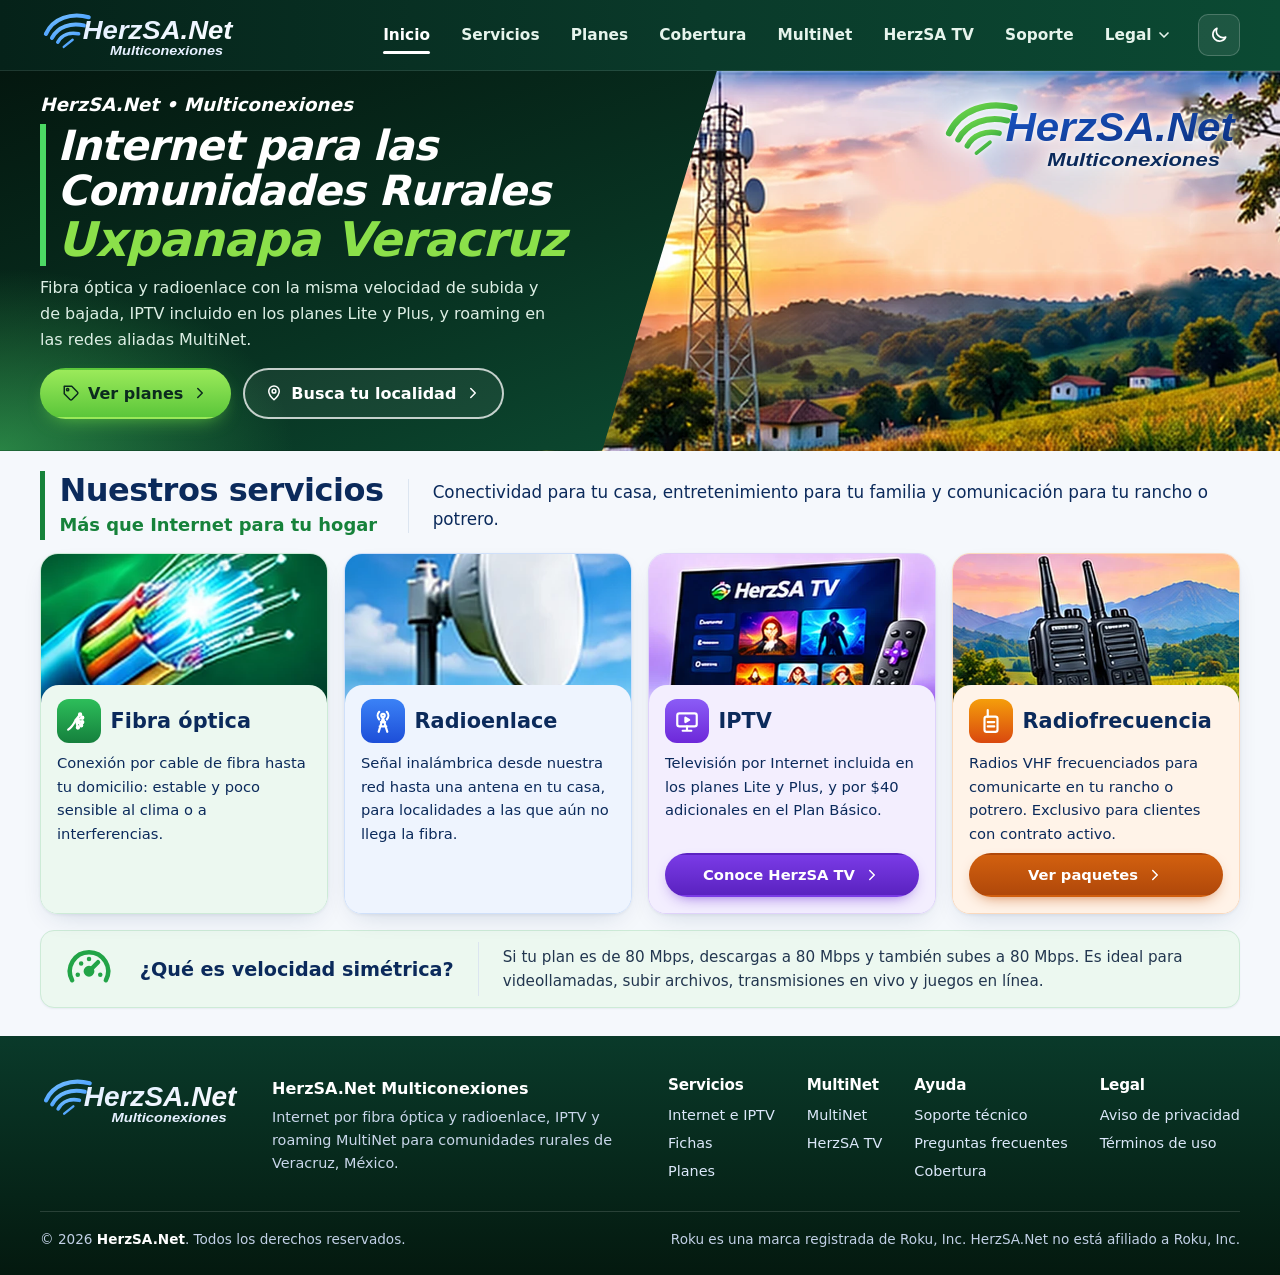
==== index.html @ fa83e36f "Sitio oficial HerzSA.Net, MultiNet y HerzSA TV Sitio estático para GitHub Pages: inicio, servicios, " ====
<!doctype html>
<html lang="es-MX">
<head>
  <meta charset="utf-8">
  <meta name="viewport" content="width=device-width, initial-scale=1">
  <title>HerzSA.Net | Internet por fibra óptica y radioenlace en Veracruz</title>
  <meta name="description" content="HerzSA.Net ofrece Internet por fibra óptica y radioenlace en comunidades rurales de Veracruz, México. Conoce los planes, MultiNet y HerzSA TV.">
  <link rel="canonical" href="https://silver2452.github.io/">
  <meta property="og:type" content="website">
  <meta property="og:locale" content="es_MX">
  <meta property="og:site_name" content="HerzSA.Net">
  <meta property="og:title" content="HerzSA.Net | Internet por fibra óptica y radioenlace en Veracruz">
  <meta property="og:description" content="HerzSA.Net ofrece Internet por fibra óptica y radioenlace en comunidades rurales de Veracruz, México. Conoce los planes, MultiNet y HerzSA TV.">
  <meta property="og:url" content="https://silver2452.github.io/">
  <meta name="twitter:card" content="summary">
  <meta name="theme-color" content="#102A43">
  <link rel="icon" href="favicon.svg" type="image/svg+xml">
  <link rel="preload" as="image" href="assets/images/logo-herzsa-azul.svg">
  <link rel="stylesheet" href="assets/css/styles.css">
  <script>try{var t=localStorage.getItem("theme");if(t==="dark"||t==="light")document.documentElement.dataset.theme=t}catch(e){}</script>
  <script type="module" src="assets/js/main.js"></script>
</head>
<body class="theme-tv">
<a class="skip-link" href="#contenido">Saltar al contenido</a>
<header class="site-header">
  <div class="container header-inner">
    <a class="brand" href="./" aria-label="HerzSA.Net Multiconexiones — inicio">
      <img class="logo-light" src="assets/images/logo-herzsa-azul.svg" alt="" width="196" height="50">
      <img class="logo-dark" src="assets/images/logo-herzsa-blanco.svg" alt="" width="196" height="50">
    </a>
    <nav class="nav" id="menu-principal" aria-label="Menú principal">
      <ul>
        <li><a href="./" aria-current="page">Inicio</a></li>
        <li><a href="servicios/">Servicios</a></li>
        <li><a href="planes/">Planes</a></li>
        <li><a href="cobertura/">Cobertura</a></li>
        <li><a href="multinet/">MultiNet</a></li>
        <li><a href="herzsa-tv/">HerzSA TV</a></li>
        <li><a href="soporte/">Soporte</a></li>
        <li class="nav-drop">
          <button type="button" class="nav-drop__btn" aria-expanded="false" aria-controls="menu-legal">Legal<svg viewBox="0 0 24 24" fill="none" stroke="currentColor" stroke-width="2.5" stroke-linecap="round" stroke-linejoin="round" aria-hidden="true" focusable="false"><path d="M6 9l6 6 6-6"/></svg></button>
          <ul class="nav-drop__menu" id="menu-legal">
            <li><a href="privacidad/">Aviso de privacidad</a></li>
            <li><a href="terminos/">Términos de uso</a></li>
          </ul>
        </li>
      </ul>
    </nav>
    <button class="icon-btn" type="button" data-theme-toggle aria-pressed="false" aria-label="Cambiar a modo oscuro">
      <svg class="theme-icon-moon" viewBox="0 0 24 24" fill="none" stroke="currentColor" stroke-width="2" stroke-linecap="round" stroke-linejoin="round" aria-hidden="true" focusable="false"><path d="M20 14.5A8 8 0 0 1 9.5 4 8 8 0 1 0 20 14.5z"/></svg>
      <svg class="theme-icon-sun" viewBox="0 0 24 24" fill="none" stroke="currentColor" stroke-width="2" stroke-linecap="round" stroke-linejoin="round" aria-hidden="true" focusable="false"><circle cx="12" cy="12" r="4"/><path d="M12 2v2M12 20v2M4.9 4.9l1.4 1.4M17.7 17.7l1.4 1.4M2 12h2M20 12h2M4.9 19.1l1.4-1.4M17.7 6.3l1.4-1.4"/></svg>
    </button>
    <button class="icon-btn nav-toggle" type="button" data-nav-toggle aria-expanded="false" aria-controls="menu-principal">
      <span class="visually-hidden">Abrir menú</span>
      <svg viewBox="0 0 24 24" fill="none" stroke="currentColor" stroke-width="2" stroke-linecap="round" aria-hidden="true" focusable="false"><path d="M4 7h16M4 12h16M4 17h16"/></svg>
    </button>
  </div>
</header>
<main id="contenido">
  <section class="in-hero" aria-labelledby="hero-title">
    <div class="in-hero__photo"><img src="assets/images/hero-atardecer.webp" alt="" width="1392" height="666" fetchpriority="high"></div>
    <div class="in-hero__panel" aria-hidden="true"></div>
    <img class="in-hero__logo" src="assets/images/logo-herzsa-verde.svg" alt="" width="330" height="84">
    <div class="container in-hero__inner">
      <p class="tv-hero__kicker">HerzSA.Net • Multiconexiones</p>
      <h1 id="hero-title">Internet para las Comunidades Rurales <span>Uxpanapa Veracruz</span></h1>
      <p>Fibra óptica y radioenlace con la misma velocidad de subida y de bajada, IPTV incluido en los planes Lite y Plus, y roaming en las redes aliadas MultiNet.</p>
      <div class="actions">
        <a class="btn btn--lime" href="planes/"><svg class="" viewBox="0 0 24 24" fill="none" stroke="currentColor" stroke-width="2" stroke-linecap="round" stroke-linejoin="round" aria-hidden="true" focusable="false"><path d="M20.6 13.4l-7.2 7.2a2 2 0 0 1-2.8 0L3 13V3h10l7.6 7.6a2 2 0 0 1 0 2.8z"/><circle cx="7.5" cy="7.5" r="1.5"/></svg><span>Ver planes</span><svg class="" viewBox="0 0 24 24" fill="none" stroke="currentColor" stroke-width="2" stroke-linecap="round" stroke-linejoin="round" aria-hidden="true" focusable="false"><path d="M9 6l6 6-6 6"/></svg></a>
        <a class="btn btn--outline-light pl-round" href="cobertura/"><svg class="" viewBox="0 0 24 24" fill="none" stroke="currentColor" stroke-width="2" stroke-linecap="round" stroke-linejoin="round" aria-hidden="true" focusable="false"><path d="M12 21s-7-6.2-7-11.5A7 7 0 0 1 19 9.5C19 14.8 12 21 12 21z"/><circle cx="12" cy="9.5" r="2.5"/></svg><span>Busca tu localidad</span><svg class="" viewBox="0 0 24 24" fill="none" stroke="currentColor" stroke-width="2" stroke-linecap="round" stroke-linejoin="round" aria-hidden="true" focusable="false"><path d="M9 6l6 6-6 6"/></svg></a>
      </div>
    </div>
  </section>

  <section class="sv-block sv-block--last" id="servicios" aria-labelledby="servicios-title">
    <div class="container">
      <div class="head-row">
        <div class="bar-head bar-head--green"><h2 id="servicios-title">Nuestros servicios</h2><p class="green-sub">Más que Internet para tu hogar</p></div>
        <p class="head-row__desc in-desc">Conectividad para tu casa, entretenimiento para tu familia y comunicación para tu rancho o potrero.</p>
      </div>
      <div class="in-svc">
        <article class="in-card in-card--green">
          <img src="assets/images/servicio-fibra.webp" alt="" width="402" height="384">
          <div class="in-card__body">
            <h3><span class="in-card__ico"><svg class="" viewBox="0 0 24 24" fill="none" stroke="currentColor" stroke-width="2" stroke-linecap="round" stroke-linejoin="round" aria-hidden="true" focusable="false"><path d="M2 20c3-2 5-5 7-9"/><path d="M9 11l4-5M9 11l6-2M9 11l6 2M9 11l5 5M9 11l2 7"/><circle cx="13" cy="6" r="1"/><circle cx="15" cy="9" r="1"/><circle cx="15" cy="13" r="1"/><circle cx="14" cy="16" r="1"/><circle cx="11" cy="18" r="1"/></svg></span>Fibra óptica</h3>
            <p>Conexión por cable de fibra hasta tu domicilio: estable y poco sensible al clima o a interferencias.</p>
          </div>
        </article>
        <article class="in-card in-card--blue">
          <img src="assets/images/servicio-radioenlace.webp" alt="" width="354" height="390">
          <div class="in-card__body">
            <h3><span class="in-card__ico"><svg class="" viewBox="0 0 24 24" fill="none" stroke="currentColor" stroke-width="2" stroke-linecap="round" stroke-linejoin="round" aria-hidden="true" focusable="false"><path d="M12 9l-4 13M12 9l4 13M9 17h6M10 13h4"/><circle cx="12" cy="7" r="1.6"/><path d="M8.5 3.5a5 5 0 0 0 0 7M15.5 3.5a5 5 0 0 1 0 7"/></svg></span>Radioenlace</h3>
            <p>Señal inalámbrica desde nuestra red hasta una antena en tu casa, para localidades a las que aún no llega la fibra.</p>
          </div>
        </article>
        <article class="in-card in-card--purple">
          <img src="assets/images/servicio-iptv.webp" alt="" width="516" height="280">
          <div class="in-card__body">
            <h3><span class="in-card__ico"><svg class="" viewBox="0 0 24 24" fill="none" stroke="currentColor" stroke-width="2" stroke-linecap="round" stroke-linejoin="round" aria-hidden="true" focusable="false"><rect x="3" y="5" width="18" height="12" rx="2"/><path d="M8 21h8M12 17v4"/><path d="M10.5 9v4l3.5-2z"/></svg></span>IPTV</h3>
            <p>Televisión por Internet incluida en los planes Lite y Plus, y por $40 adicionales en el Plan Básico.</p>
            <a class="btn btn--purple btn--sm pl-round" href="herzsa-tv/"><span>Conoce HerzSA TV</span><svg class="" viewBox="0 0 24 24" fill="none" stroke="currentColor" stroke-width="2" stroke-linecap="round" stroke-linejoin="round" aria-hidden="true" focusable="false"><path d="M9 6l6 6-6 6"/></svg></a>
          </div>
        </article>
        <article class="in-card in-card--orange">
          <img src="assets/images/servicio-radios-campo.webp" alt="" width="536" height="280">
          <div class="in-card__body">
            <h3><span class="in-card__ico"><svg class="" viewBox="0 0 24 24" fill="none" stroke="currentColor" stroke-width="2" stroke-linecap="round" stroke-linejoin="round" aria-hidden="true" focusable="false"><rect x="6" y="8" width="12" height="14" rx="2"/><path d="M9 8V2M9 13h6M9 17h6"/></svg></span>Radiofrecuencia</h3>
            <p>Radios VHF frecuenciados para comunicarte en tu rancho o potrero. Exclusivo para clientes con contrato activo.</p>
            <a class="btn btn--orange btn--sm pl-round" href="servicios/#radio"><span>Ver paquetes</span><svg class="" viewBox="0 0 24 24" fill="none" stroke="currentColor" stroke-width="2" stroke-linecap="round" stroke-linejoin="round" aria-hidden="true" focusable="false"><path d="M9 6l6 6-6 6"/></svg></a>
          </div>
        </article>
      </div>
      <div class="sym sym--compact in-sym">
        <svg class="" viewBox="0 0 24 24" fill="none" stroke="currentColor" stroke-width="2" stroke-linecap="round" stroke-linejoin="round" aria-hidden="true" focusable="false"><path d="M4.5 17a8.5 8.5 0 1 1 15 0"/><path d="M12 13l4-4"/><circle cx="12" cy="13" r="1.4"/><path d="M7 14.5h.01M8.5 9.5h.01M12 7.5h.01M17 14.5h.01"/></svg>
        <h3>¿Qué es velocidad simétrica?</h3>
        <span class="sym__div" aria-hidden="true"></span>
        <p>Si tu plan es de 80 Mbps, descargas a 80 Mbps y también subes a 80 Mbps. Es ideal para videollamadas, subir archivos, transmisiones en vivo y juegos en línea.</p>
      </div>
    </div>
  </section>

</main>
<footer class="site-footer">
  <div class="container">
    <div class="footer-grid">
      <img class="footer-logo" src="assets/images/logo-herzsa-blanco.svg" alt="HerzSA.Net Multiconexiones" width="200" height="51">
      <div class="footer-about">
        <strong>HerzSA.Net Multiconexiones</strong>
        <p>Internet por fibra óptica y radioenlace, IPTV y roaming MultiNet para comunidades rurales de Veracruz, México.</p>
        <div data-social hidden><h2 class="visually-hidden">Redes sociales</h2></div>
      </div>
      <nav aria-label="Servicios">
        <h2>Servicios</h2>
        <ul>
          <li><a href="servicios/">Internet e IPTV</a></li>
          <li><a href="planes/#fichas">Fichas</a></li>
          <li><a href="planes/">Planes</a></li>
        </ul>
      </nav>
      <nav aria-label="MultiNet y HerzSA TV">
        <h2>MultiNet</h2>
        <ul>
          <li><a href="multinet/">MultiNet</a></li>
          <li><a href="herzsa-tv/">HerzSA TV</a></li>
        </ul>
      </nav>
      <nav aria-label="Ayuda">
        <h2>Ayuda</h2>
        <ul>
          <li><a href="soporte/">Soporte técnico</a></li>
          <li><a href="soporte/">Preguntas frecuentes</a></li>
          <li><a href="cobertura/">Cobertura</a></li>
        </ul>
      </nav>
      <nav aria-label="Legal">
        <h2>Legal</h2>
        <ul>
          <li><a href="privacidad/">Aviso de privacidad</a></li>
          <li><a href="terminos/">Términos de uso</a></li>
        </ul>
      </nav>
    </div>
    <div class="footer-bottom">
      <p>© <span data-year>2026</span> <strong>HerzSA.Net</strong>. Todos los derechos reservados.</p>
      <p>Roku es una marca registrada de Roku, Inc. HerzSA.Net no está afiliado a Roku, Inc.</p>
    </div>
  </div>
</footer>
</body>
</html>
---- assets/css/styles.css ----
/* =========================================================
   HerzSA.Net — Hoja de estilos principal
   Diseño basado en la muestra imagenes/pgnw.png
   ========================================================= */

:root {
  /* Marca */
  --navy-900: #061C46;
  --navy: #0B2A5B;
  --blue-800: #0A3E9E;
  --blue: #1257C6;          /* botones y acentos (AA con blanco) */
  --blue-500: #1E6FE0;
  --sky: #5EC8FF;
  --green: #16823A;         /* botón verde (AA con blanco) */
  --green-500: #22A447;
  --purple: #6A2BD6;
  --orange: #C4540C;
  --orange-500: #F2711C;

  /* Tintes de tarjetas */
  --tint-blue: #EEF4FE;
  --tint-green: #ECF8F0;
  --tint-purple: #F3EEFE;
  --tint-orange: #FFF3E8;
  --tint-indigo: #EDF1FE;
  --line-blue: #CFE0FA;
  --line-green: #CDEBD7;
  --line-purple: #DFD2FA;
  --line-orange: #FBD9BC;

  /* Superficies (claro) */
  --bg: #F5F8FC;
  --surface: #FFFFFF;
  --surface-2: #EEF3F9;
  --text: #22364F;
  --heading: #0B2A5B;
  --text-muted: #4F6178;
  --border: #DCE5F0;
  --link: #1257C6;
  --focus: #0B6BCB;
  --check: #16823A;
  --pending-bg: #FFF4D6;
  --pending-text: #6B4A00;
  --pending-border: #E8C66A;
  --shadow-sm: 0 1px 2px rgba(11, 42, 91, .06);
  --shadow: 0 1px 3px rgba(11, 42, 91, .06), 0 10px 28px -12px rgba(11, 42, 91, .2);
  --shadow-lg: 0 24px 60px -22px rgba(11, 42, 91, .38);

  --radius: 16px;
  --radius-sm: 10px;
  --max: 1200px;
  --font: system-ui, -apple-system, "Segoe UI", Roboto, "Helvetica Neue", Arial, "Noto Sans", sans-serif;
  color-scheme: light;
}

@media (prefers-color-scheme: dark) {
  :root:not([data-theme="light"]) {
    --bg: #081426;
    --surface: #0F1F38;
    --surface-2: #152A49;
    --text: #DCE6F2;
    --heading: #F1F6FC;
    --text-muted: #A9B9CE;
    --border: #233D62;
    --link: #8DBBFF;
    --focus: #7CB8FF;
    --check: #4CCB78;
    --tint-blue: #11284A; --tint-green: #0F2B22; --tint-purple: #1E1A44; --tint-orange: #2E1F14; --tint-indigo: #142449;
    --line-blue: #23497E; --line-green: #1F5A3C; --line-purple: #3D3378; --line-orange: #5F3B1E;
    --pending-bg: #3A2E0E; --pending-text: #FFD978; --pending-border: #7A6221;
    --shadow: 0 1px 2px rgba(0, 0, 0, .3), 0 12px 30px -12px rgba(0, 0, 0, .6);
    --shadow-lg: 0 24px 60px -20px rgba(0, 0, 0, .7);
    color-scheme: dark;
  }
}
:root[data-theme="dark"] {
  --bg: #081426;
  --surface: #0F1F38;
  --surface-2: #152A49;
  --text: #DCE6F2;
  --heading: #F1F6FC;
  --text-muted: #A9B9CE;
  --border: #233D62;
  --link: #8DBBFF;
  --focus: #7CB8FF;
  --check: #4CCB78;
  --tint-blue: #11284A; --tint-green: #0F2B22; --tint-purple: #1E1A44; --tint-orange: #2E1F14; --tint-indigo: #142449;
  --line-blue: #23497E; --line-green: #1F5A3C; --line-purple: #3D3378; --line-orange: #5F3B1E;
  --pending-bg: #3A2E0E; --pending-text: #FFD978; --pending-border: #7A6221;
  --shadow: 0 1px 2px rgba(0, 0, 0, .3), 0 12px 30px -12px rgba(0, 0, 0, .6);
  --shadow-lg: 0 24px 60px -20px rgba(0, 0, 0, .7);
  color-scheme: dark;
}

/* ---------- Base ---------- */
*, *::before, *::after { box-sizing: border-box; }
[hidden] { display: none !important; }
html { -webkit-text-size-adjust: 100%; scroll-behavior: smooth; scroll-padding-top: 84px; }
body {
  margin: 0; font-family: var(--font); font-size: 1rem; line-height: 1.6;
  color: var(--text); background: var(--bg); -webkit-font-smoothing: antialiased;
}
img, svg { max-width: 100%; height: auto; display: block; }
h1, h2, h3, h4 { color: var(--heading); line-height: 1.2; margin: 0 0 .5em; }
h1 { font-size: clamp(2rem, 4.4vw, 3.1rem); letter-spacing: -.02em; font-weight: 800; }
h2 { font-size: clamp(1.6rem, 3vw, 2.2rem); letter-spacing: -.015em; font-weight: 800; }
h3 { font-size: 1.15rem; font-weight: 750; }
p { margin: 0 0 1em; }
a { color: var(--link); text-underline-offset: .18em; }
a:hover { text-decoration-thickness: 2px; }
ul, ol { padding-left: 1.3em; }
li + li { margin-top: .3em; }
code { font-size: .92em; background: var(--surface-2); padding: .1em .35em; border-radius: 5px; }
:focus-visible { outline: 3px solid var(--focus); outline-offset: 3px; border-radius: 6px; }

.skip-link {
  position: absolute; left: 1rem; top: -100px; z-index: 100;
  background: var(--surface); color: var(--text); padding: .75rem 1rem;
  border-radius: var(--radius-sm); box-shadow: var(--shadow); font-weight: 600;
}
.skip-link:focus { top: 1rem; }
.visually-hidden {
  position: absolute !important; width: 1px; height: 1px; padding: 0; margin: -1px;
  overflow: hidden; clip: rect(0 0 0 0); white-space: nowrap; border: 0;
}
.container { width: min(100% - 2rem, var(--max)); margin-inline: auto; }

/* ---------- Animación de aparición ---------- */
.js .reveal { opacity: 0; transform: translateY(14px); transition: opacity .55s ease, transform .55s ease; }
.js .reveal.is-visible { opacity: 1; transform: none; }
@media (prefers-reduced-motion: reduce) {
  html { scroll-behavior: auto; }
  *, *::before, *::after { transition: none !important; animation: none !important; }
  .js .reveal { opacity: 1; transform: none; }
}

/* ---------- Encabezado ---------- */
.site-header {
  position: sticky; top: 0; z-index: 50;
  background: color-mix(in srgb, var(--surface) 94%, transparent);
  backdrop-filter: saturate(1.5) blur(12px); -webkit-backdrop-filter: saturate(1.5) blur(12px);
  border-bottom: 1px solid var(--border);
  transition: box-shadow .2s;
}
.site-header.is-scrolled { box-shadow: var(--shadow); }
.header-inner { display: flex; align-items: center; gap: .75rem; min-height: 70px; }
.brand { display: inline-flex; align-items: center; text-decoration: none; margin-right: auto; }
.brand img { height: 50px; width: auto; }
.brand .logo-dark { display: none; }
:root[data-theme="dark"] .brand .logo-light { display: none; }
:root[data-theme="dark"] .brand .logo-dark { display: block; }
@media (prefers-color-scheme: dark) {
  :root:not([data-theme="light"]) .brand .logo-light { display: none; }
  :root:not([data-theme="light"]) .brand .logo-dark { display: block; }
}

.nav ul { list-style: none; margin: 0; padding: 0; display: flex; gap: .25rem; }
.nav li + li { margin: 0; }
.nav a {
  position: relative; display: block; padding: .6rem .85rem;
  color: var(--heading); text-decoration: none; font-weight: 650; font-size: .96rem;
  border-radius: 8px; transition: color .15s, background .15s;
}
.nav a:hover { color: var(--blue); background: var(--tint-blue); }
.nav a[aria-current="page"] { color: var(--blue); }
.nav a[aria-current="page"]::after {
  content: ""; position: absolute; left: .85rem; right: .85rem; bottom: .2rem; height: 3px;
  border-radius: 3px; background: var(--blue);
}
:root[data-theme="dark"] .nav a[aria-current="page"] { color: #8DBBFF; }
:root[data-theme="dark"] .nav a[aria-current="page"]::after { background: #8DBBFF; }
@media (prefers-color-scheme: dark) {
  :root:not([data-theme="light"]) .nav a[aria-current="page"] { color: #8DBBFF; }
  :root:not([data-theme="light"]) .nav a[aria-current="page"]::after { background: #8DBBFF; }
}

.icon-btn {
  display: inline-grid; place-items: center; width: 42px; height: 42px; flex: none;
  border: 1px solid var(--border); border-radius: 10px;
  background: var(--surface); color: var(--heading); cursor: pointer;
  transition: background .15s, transform .15s;
}
.icon-btn:hover { background: var(--surface-2); }
.icon-btn:active { transform: scale(.95); }
.icon-btn svg { width: 20px; height: 20px; }
.theme-icon-sun { display: none; }
[aria-pressed="true"] .theme-icon-sun { display: block; }
[aria-pressed="true"] .theme-icon-moon { display: none; }
.nav-toggle { display: none; }

@media (max-width: 980px) {
  .nav-toggle { display: inline-grid; }
  .brand img { height: 44px; }
  .nav {
    position: absolute; left: 0; right: 0; top: 100%;
    background: var(--surface); border-bottom: 1px solid var(--border);
    box-shadow: var(--shadow-lg); display: none;
  }
  .nav.is-open { display: block; }
  .nav ul { flex-direction: column; padding: .75rem 1rem 1.25rem; }
  .nav a { padding: .85rem 1rem; font-size: 1.05rem; }
  .nav a[aria-current="page"]::after { left: 1rem; right: auto; width: 28px; }
}

/* ---------- Botones ---------- */
.actions { display: flex; flex-wrap: wrap; gap: .75rem; margin-top: 1.5rem; }
.btn {
  display: inline-flex; align-items: center; gap: .5rem; justify-content: center;
  min-height: 46px; padding: .65rem 1.25rem; border-radius: 10px;
  font: inherit; font-weight: 700; text-decoration: none; cursor: pointer;
  border: 2px solid transparent;
  background: linear-gradient(180deg, #1A63D8, #0F4FB8); color: #FFFFFF;
  box-shadow: 0 6px 16px -8px rgba(18, 87, 198, .8);
  transition: transform .15s, box-shadow .15s, filter .15s;
}
.btn:hover { transform: translateY(-1px); filter: brightness(1.06); box-shadow: 0 10px 22px -10px rgba(18, 87, 198, .9); }
.btn:active { transform: none; }
.btn svg { width: 18px; height: 18px; flex: none; }
.btn--sm { min-height: 40px; padding: .5rem 1rem; font-size: .92rem; }
.btn--green { background: linear-gradient(180deg, #1E9447, #127434); box-shadow: 0 6px 16px -8px rgba(22, 130, 58, .9); }
.btn--purple { background: linear-gradient(180deg, #7A3BE6, #5A22C0); box-shadow: 0 6px 16px -8px rgba(106, 43, 214, .9); }
.btn--orange { background: linear-gradient(180deg, #D2600F, #B0480A); box-shadow: 0 6px 16px -8px rgba(196, 84, 12, .9); }
.btn--ghost { background: transparent; color: var(--blue); border-color: currentColor; box-shadow: none; }
:root[data-theme="dark"] .btn--ghost { color: #8DBBFF; }
@media (prefers-color-scheme: dark) { :root:not([data-theme="light"]) .btn--ghost { color: #8DBBFF; } }
.btn--ghost:hover { background: var(--tint-blue); box-shadow: none; }
.btn--light { background: #FFFFFF; color: var(--navy); box-shadow: 0 10px 30px -10px rgba(0,0,0,.5); }
.btn--outline-light { background: rgba(255,255,255,.06); color: #FFFFFF; border-color: rgba(255,255,255,.75); box-shadow: none; }
.btn--outline-light:hover { background: rgba(255,255,255,.16); box-shadow: none; }
.btn.is-disabled {
  background: var(--surface-2); color: var(--text-muted); border-color: var(--border); box-shadow: none;
  cursor: not-allowed; transform: none; filter: none; flex-direction: column; gap: 0; line-height: 1.25;
}
.btn.is-disabled svg { display: none; }
.btn__note { font-size: .74rem; font-weight: 600; }
.btn:not(.is-disabled) .btn__note { display: none; }

/* ---------- Secciones genéricas ---------- */
.section { padding: clamp(3rem, 7vw, 5rem) 0; }
.section--alt { background: var(--surface); border-block: 1px solid var(--border); }
.section-head { max-width: 760px; margin-bottom: 2.25rem; }
.section-head--center { margin-inline: auto; text-align: center; }
.section-head p { color: var(--text-muted); font-size: 1.08rem; }
.eyebrow {
  display: inline-flex; align-items: center; gap: .5rem;
  font-size: .78rem; font-weight: 800; letter-spacing: .12em;
  text-transform: uppercase; color: var(--blue); margin-bottom: .7rem;
}
:root[data-theme="dark"] .eyebrow { color: #8DBBFF; }
@media (prefers-color-scheme: dark) { :root:not([data-theme="light"]) .eyebrow { color: #8DBBFF; } }
.eyebrow::before { content: ""; width: 22px; height: 3px; border-radius: 2px; background: currentColor; }
.section-head--center .eyebrow::after { content: ""; width: 22px; height: 3px; border-radius: 2px; background: currentColor; }

/* Encabezado con barra lateral (estilo de la muestra) */
.bar-head { border-left: 5px solid var(--blue); padding-left: .9rem; margin-bottom: .75rem; }
.bar-head h2 { margin: 0; font-size: clamp(1.55rem, 2.6vw, 2rem); }
.bar-head p { margin: .1rem 0 0; font-size: 1.12rem; font-weight: 650; color: var(--heading); }
.bar-lead { color: var(--text-muted); margin-bottom: 1.4rem; max-width: 60ch; }
.icon-head { display: flex; gap: .8rem; align-items: flex-start; margin-bottom: .75rem; }
.icon-head > svg { width: 40px; height: 40px; flex: none; color: var(--blue); }
.icon-head h2 { margin: 0; font-size: clamp(1.45rem, 2.4vw, 1.8rem); }
.icon-head p { margin: 0; font-weight: 650; color: var(--heading); }

/* ---------- Hero de la página principal ---------- */
.hm-hero { position: relative; isolation: isolate; background: var(--navy-900); border-radius: 0 0 28px 28px; overflow: hidden; }
.hm-hero__photo { position: absolute; inset: 0 0 0 38%; z-index: -2; }
.hm-hero__photo img { width: 100%; height: 100%; object-fit: cover; object-position: 30% 50%; }
.hm-hero__panel {
  position: absolute; inset: 0 auto 0 0; width: 56%; z-index: -1;
  background: linear-gradient(160deg, #0B3A93 0%, #0E4DB8 45%, #1262D4 100%);
  clip-path: polygon(0 0, 100% 0, 84% 100%, 0 100%);
}
.hm-hero__panel::after {
  content: ""; position: absolute; inset: 0;
  background:
    radial-gradient(500px 300px at 0% 100%, rgba(94, 200, 255, .25), transparent 70%),
    repeating-linear-gradient(115deg, rgba(255,255,255,.035) 0 2px, transparent 2px 22px);
}
.hm-hero__inner { display: grid; grid-template-columns: 1.05fr .95fr; align-items: center; min-height: 440px; padding: 2.5rem 0 4.5rem; }
.hm-hero__copy { color: #E3ECFA; max-width: 560px; }
.hm-hero__kicker { font-weight: 700; font-size: 1.08rem; color: #FFFFFF; margin: 0 0 .25rem; }
.hm-hero h1 { color: #FFFFFF; font-size: clamp(1.9rem, 3.6vw, 2.75rem); margin-bottom: .6rem; }
.hm-hero h1 .accent { color: var(--sky); }
.hm-hero__lead { color: #DCE7F8; font-size: 1.04rem; margin-bottom: 1.25rem; }
.hm-features { list-style: none; margin: 0 0 1.5rem; padding: 0; display: flex; flex-wrap: wrap; gap: .9rem 1.4rem; }
.hm-features li { margin: 0; display: grid; justify-items: center; gap: .35rem; width: 72px; text-align: center; font-size: .78rem; font-weight: 700; line-height: 1.2; color: #FFFFFF; }
.hm-features span.ico {
  width: 50px; height: 50px; border-radius: 12px; display: grid; place-items: center;
  background: rgba(255,255,255,.1); border: 1.5px solid rgba(255,255,255,.45); color: #FFFFFF;
  box-shadow: inset 0 0 18px rgba(94,200,255,.25);
}
.hm-features svg { width: 26px; height: 26px; }
.hm-hero .actions { margin-top: 0; }
.hm-hero .btn--green { min-width: 175px; }
.hm-hero__logo { justify-self: center; width: min(100%, 400px); filter: drop-shadow(0 4px 14px rgba(255,255,255,.55)) drop-shadow(0 2px 2px rgba(255,255,255,.6)); }
@media (max-width: 900px) {
  .hm-hero { border-radius: 0 0 22px 22px; }
  .hm-hero__photo { inset: 0 0 auto 0; height: 260px; }
  .hm-hero__photo::after { content: ""; position: absolute; inset: 0; background: linear-gradient(180deg, transparent 55%, rgba(11,58,147,.9)); }
  .hm-hero__panel { inset: 240px 0 0 0; width: auto; clip-path: none; }
  .hm-hero__inner { grid-template-columns: 1fr; min-height: 0; padding: 1.5rem 0 4.5rem; }
  .hm-hero__logo { order: -1; width: min(78%, 320px); height: 200px; margin-bottom: 2.75rem; }
  .hm-features { gap: .8rem; }
  .hm-features li { width: 62px; }
}

/* ---------- Banda de cifras (tarjetas separadas) ---------- */
.hm-stats { position: relative; z-index: 2; margin-top: -2.6rem; display: grid; grid-template-columns: repeat(4, 1fr); gap: 1rem; list-style: none; padding: 0; }
.hm-stats li { margin: 0; display: flex; align-items: center; gap: .9rem; background: var(--surface); border: 1px solid var(--border); border-radius: 14px; padding: 1rem 1.2rem; box-shadow: var(--shadow); }
.hm-stats svg { width: 42px; height: 42px; flex: none; color: var(--blue); }
:root[data-theme="dark"] .hm-stats svg { color: #8DBBFF; }
@media (prefers-color-scheme: dark) { :root:not([data-theme="light"]) .hm-stats svg { color: #8DBBFF; } }
.hm-stats strong { display: block; font-size: 1.55rem; font-weight: 800; color: var(--heading); line-height: 1.1; font-variant-numeric: tabular-nums; }
.hm-stats span.lbl { font-size: .86rem; color: var(--text-muted); }
@media (max-width: 860px) { .hm-stats { grid-template-columns: 1fr 1fr; } }
@media (max-width: 420px) { .hm-stats li { padding: .8rem; gap: .6rem; } .hm-stats svg { width: 32px; height: 32px; } .hm-stats strong { font-size: 1.3rem; } }

.hm-section { padding: clamp(2.25rem, 5vw, 3.25rem) 0; }

/* ---------- Servicios ---------- */
.svc-grid { display: grid; gap: 1rem; grid-template-columns: repeat(4, 1fr); }
@media (max-width: 1000px) { .svc-grid { grid-template-columns: 1fr 1fr; } }
@media (max-width: 560px) { .svc-grid { grid-template-columns: 1fr; } }
.svc { display: flex; flex-direction: column; border-radius: 14px; padding: 1.2rem 1.25rem; border: 1px solid; box-shadow: var(--shadow-sm); transition: transform .2s, box-shadow .2s; }
.svc:hover { transform: translateY(-3px); box-shadow: var(--shadow); }
.svc__top { display: flex; align-items: center; gap: .75rem; margin-bottom: .6rem; }
.svc__top svg { width: 44px; height: 44px; flex: none; }
.svc h3 { margin: 0; font-size: 1.15rem; }
.svc p { font-size: .94rem; margin: 0 0 .9rem; }
.svc .btn { margin-top: auto; align-self: center; }
.svc--green { background: var(--tint-green); border-color: var(--line-green); } .svc--green .svc__top svg { color: var(--green-500); }
.svc--blue { background: var(--tint-blue); border-color: var(--line-blue); } .svc--blue .svc__top svg { color: var(--blue-500); }
.svc--purple { background: var(--tint-purple); border-color: var(--line-purple); } .svc--purple .svc__top svg { color: #7A3BE6; }
.svc--orange { background: var(--tint-orange); border-color: var(--line-orange); } .svc--orange .svc__top svg { color: var(--orange-500); }

.sym {
  display: grid; grid-template-columns: auto auto 1px 1fr; gap: 1rem 1.5rem; align-items: center;
  margin-top: 1.25rem; padding: 1.1rem 1.5rem; background: var(--surface);
  border: 1px solid var(--line-blue); border-radius: 14px; box-shadow: var(--shadow-sm);
}
.sym svg { width: 46px; height: 46px; color: var(--blue); }
.sym h3 { margin: 0; font-size: 1.3rem; }
.sym__div { width: 1px; align-self: stretch; background: var(--border); }
.sym p { margin: 0; font-size: .95rem; }
@media (max-width: 760px) { .sym { grid-template-columns: auto 1fr; } .sym__div { display: none; } .sym p { grid-column: 1 / -1; } }

/* ---------- Planes y fichas + puntos de venta ---------- */
.two-col { display: grid; grid-template-columns: 1.9fr 1fr; gap: 2rem; align-items: start; }
.two-col--even { grid-template-columns: 1fr 1fr; }
.two-col--eco { grid-template-columns: .95fr 1.05fr; }
.two-col__side { border-left: 1px solid var(--border); padding-left: 2rem; }
@media (max-width: 1000px) {
  .two-col, .two-col--even, .two-col--eco { grid-template-columns: 1fr; }
  .two-col__side { border-left: 0; padding-left: 0; }
}
.plans-top { display: flex; flex-wrap: wrap; align-items: flex-start; justify-content: space-between; gap: 1rem; }

.tablist { display: inline-flex; gap: .4rem; padding: .3rem; background: var(--surface); border: 1px solid var(--border); border-radius: 12px; box-shadow: var(--shadow-sm); margin: 0 0 1rem; }
.tabs-center { text-align: center; }
.tablist [role="tab"] {
  display: inline-flex; align-items: center; gap: .5rem;
  font: inherit; font-weight: 700; font-size: .95rem; color: var(--heading); cursor: pointer;
  border: 0; background: transparent; padding: .6rem 1.1rem; border-radius: 9px; min-height: 44px;
  transition: background .15s, color .15s;
}
.tablist [role="tab"] svg { width: 20px; height: 20px; }
.tablist [role="tab"][aria-selected="true"] { background: linear-gradient(180deg, #1A63D8, #0F4FB8); color: #FFFFFF; box-shadow: 0 6px 14px -8px rgba(18,87,198,.9); }

.plans { display: grid; gap: 1rem; grid-template-columns: repeat(3, 1fr); align-items: stretch; margin-top: .75rem; }
@media (max-width: 760px) { .plans { grid-template-columns: 1fr; } }
.plan {
  position: relative; display: flex; flex-direction: column;
  border: 1px solid; border-radius: 14px; padding: 1.3rem 1.2rem 1.2rem; box-shadow: var(--shadow-sm);
  transition: transform .2s, box-shadow .2s;
}
.plan:hover { transform: translateY(-3px); box-shadow: var(--shadow); }
.plan--blue { background: var(--tint-blue); border-color: var(--line-blue); }
.plan--indigo { background: var(--tint-indigo); border-color: #C3D2FA; }
.plan--green { background: var(--tint-green); border-color: var(--line-green); }
:root[data-theme="dark"] .plan--indigo { border-color: var(--line-blue); }
@media (prefers-color-scheme: dark) { :root:not([data-theme="light"]) .plan--indigo { border-color: var(--line-blue); } }
.plan__subtitle { font-size: .78rem; font-weight: 800; letter-spacing: .1em; text-transform: uppercase; color: var(--blue); margin: 0 0 .25rem; }
.plan__name { font-size: 1.3rem; margin: 0; }
.plan__speed { margin: 0 0 .4rem; font-weight: 650; color: var(--heading); font-size: .95rem; }
.plan__price { margin: 0 0 .5rem; display: flex; align-items: baseline; gap: .2rem; }
.plan__amount { font-size: 2.2rem; font-weight: 800; color: var(--heading); letter-spacing: -.02em; line-height: 1; }
.plan__period { color: var(--text-muted); font-weight: 650; font-size: .95rem; }
.plan__desc { color: var(--heading); font-weight: 600; font-size: .92rem; }
.plan__features { list-style: none; padding: .8rem 0 0; margin: 0 0 1rem; border-top: 1px solid color-mix(in srgb, var(--border) 80%, transparent); display: grid; gap: .45rem; font-size: .88rem; }
.plan__features li { margin: 0; display: flex; gap: .5rem; align-items: flex-start; }
.plan__features svg { width: 16px; height: 16px; flex: none; margin-top: .2em; color: var(--check); }
.plan__cta { margin-top: auto; width: 100%; }
.plan--green .plan__cta { background: linear-gradient(180deg, #1E9447, #127434); box-shadow: 0 6px 16px -8px rgba(22, 130, 58, .9); }
.plan__ribbon {
  position: absolute; top: -12px; left: 50%; transform: translateX(-50%);
  background: linear-gradient(180deg, #1A63D8, #0F4FB8); color: #FFFFFF;
  font-size: .74rem; font-weight: 800; padding: .22rem .8rem; border-radius: 999px; white-space: nowrap;
  box-shadow: 0 6px 14px -6px rgba(18, 87, 198, .7);
}
.plan--green .plan__ribbon { background: linear-gradient(180deg, #1E9447, #127434); }

.note {
  display: flex; gap: .7rem; align-items: flex-start;
  background: var(--tint-blue); border: 1px solid var(--line-blue);
  padding: .9rem 1.1rem; border-radius: 12px; margin-top: 1.25rem; font-size: .92rem;
}
.note svg { width: 20px; height: 20px; flex: none; color: var(--blue); margin-top: .15em; }
:root[data-theme="dark"] .note svg { color: #8DBBFF; }
@media (prefers-color-scheme: dark) { :root:not([data-theme="light"]) .note svg { color: #8DBBFF; } }
.note > div > :last-child, .note > :last-child { margin-bottom: 0; }
.note--plain { background: transparent; border: 0; padding: 0; margin-top: 1rem; }

.user-types { display: grid; grid-template-columns: 1fr 1fr; margin-top: .9rem; background: var(--surface); border: 1px solid var(--border); border-radius: 12px; box-shadow: var(--shadow-sm); }
.user-types > div { display: flex; gap: .8rem; padding: .9rem 1.1rem; font-size: .88rem; }
.user-types > div + div { border-left: 1px solid var(--border); }
.user-types svg { width: 30px; height: 30px; flex: none; color: var(--blue); }
.user-types strong { display: block; color: var(--heading); }
@media (max-width: 640px) { .user-types { grid-template-columns: 1fr; } .user-types > div + div { border-left: 0; border-top: 1px solid var(--border); } }

.spots { list-style: none; padding: 0; margin: 1rem 0 0; display: grid; }
.spot { margin: 0; display: grid; grid-template-columns: 1fr 1fr; gap: .5rem; align-items: center; padding: .6rem .25rem; border-bottom: 1px solid var(--border); font-size: .92rem; }
.spot__store, .spot__loc { display: flex; gap: .55rem; align-items: center; }
.spot__store svg { width: 20px; height: 20px; flex: none; color: var(--blue); }
.spot__loc svg { width: 16px; height: 16px; flex: none; color: var(--blue); }
.spot strong { color: var(--heading); }
.spot__loc { color: var(--text-muted); }
@media (max-width: 420px) { .spot { grid-template-columns: 1fr; gap: .1rem; } }

/* ---------- Fichas ---------- */
.vouchers { display: grid; gap: .9rem; grid-template-columns: repeat(auto-fit, minmax(min(100%, 150px), 1fr)); margin-top: .75rem; }
.voucher {
  position: relative; text-align: center; padding: 1.3rem 1rem 1.1rem;
  background: var(--tint-blue); border: 1px solid var(--line-blue); border-radius: 14px;
  overflow: hidden; transition: transform .2s, box-shadow .2s;
}
.voucher::before { content: ""; position: absolute; inset: 0 0 auto; height: 4px; background: linear-gradient(90deg, var(--blue-500), var(--green-500)); }
.voucher:hover { transform: translateY(-3px); box-shadow: var(--shadow); }
.voucher__time { font-weight: 800; color: var(--heading); font-size: 1.1rem; margin: 0; }
.voucher__price { font-size: 2rem; font-weight: 800; color: var(--heading); margin: .1rem 0 .4rem; }
.voucher__type { display: inline-block; font-size: .74rem; font-weight: 800; padding: .18rem .6rem; border-radius: 999px; margin: 0 0 .5rem; }
.voucher__type--pausado { background: var(--surface); color: var(--blue); border: 1px solid var(--line-blue); }
.voucher__type--corrido { background: var(--surface); color: var(--green); border: 1px solid var(--line-green); }
:root[data-theme="dark"] .voucher__type--pausado { color: #8DBBFF; } :root[data-theme="dark"] .voucher__type--corrido { color: #4CCB78; }
@media (prefers-color-scheme: dark) { :root:not([data-theme="light"]) .voucher__type--pausado { color: #8DBBFF; } :root:not([data-theme="light"]) .voucher__type--corrido { color: #4CCB78; } }
.voucher__desc { font-size: .86rem; color: var(--text-muted); margin: 0; }

/* ---------- Cobertura (página principal) ---------- */
.cov {
  display: grid; grid-template-columns: 1fr 1.25fr .8fr; gap: 1.5rem; align-items: center;
  background: var(--surface); border: 1px solid var(--border); border-radius: 18px; padding: 1.5rem; box-shadow: var(--shadow);
}
.cov__intro { padding-right: 1.5rem; border-right: 1px solid var(--border); }
.cov__intro .icon-head > svg { color: var(--green-500); }
.cov__intro p.txt { font-size: .93rem; margin: .5rem 0 1rem; }
.cov-search { display: flex; border: 1.5px solid var(--line-blue); border-radius: 10px; overflow: hidden; background: var(--surface); }
.cov-search:focus-within { border-color: var(--blue); box-shadow: 0 0 0 3px color-mix(in srgb, var(--blue) 22%, transparent); }
.cov-search input { flex: 1; min-width: 0; border: 0; font: inherit; padding: .65rem .8rem; background: transparent; color: var(--text); outline: none; }
.cov-search button { border: 0; cursor: pointer; display: grid; place-items: center; width: 48px; background: linear-gradient(180deg, #1A63D8, #0F4FB8); color: #FFFFFF; }
.cov-search button svg { width: 20px; height: 20px; }
.cov-count { display: inline-flex; align-items: center; gap: .4rem; margin-top: .8rem; font-size: .85rem; font-weight: 750; color: var(--heading); background: var(--tint-green); border: 1px solid var(--line-green); padding: .2rem .7rem; border-radius: 999px; }
.cov-count::before { content: "i"; width: 18px; height: 18px; border-radius: 50%; display: grid; place-items: center; font-size: .7rem; background: var(--green); color: #fff; }
.cov__aside { display: flex; gap: .8rem; align-items: flex-start; background: var(--tint-blue); border: 1px solid var(--line-blue); border-radius: 14px; padding: 1.1rem; font-size: .9rem; }
.cov__aside svg { width: 38px; height: 38px; flex: none; color: var(--blue); }
.cov__aside strong { display: block; color: var(--heading); font-size: 1rem; }
@media (max-width: 1000px) { .cov { grid-template-columns: 1fr; } .cov__intro { padding-right: 0; border-right: 0; } }

.loc-rows { list-style: none; margin: 0; padding: 0; max-height: 320px; overflow: auto; }
.loc-row { margin: 0; display: grid; grid-template-columns: 18px 1fr auto; gap: .55rem; align-items: center; padding: .32rem .25rem; border-bottom: 1px solid var(--border); font-size: .88rem; }
.loc-row > svg { width: 16px; height: 16px; color: #FFFFFF; background: var(--green); border-radius: 50%; padding: 2px; }
.loc-row .loc__name { font-weight: 600; color: var(--heading); }
.loc-row .loc__tags { justify-content: flex-end; }

/* Explorador completo (página MultiNet) */
.explorer { background: var(--surface); border: 1px solid var(--border); border-radius: 18px; padding: clamp(1.25rem, 3vw, 2rem); box-shadow: var(--shadow); }
.section--alt .explorer { background: var(--bg); }
.explorer__controls { display: grid; gap: 1rem; margin-bottom: 1rem; }
.explorer__search label { display: block; font-weight: 700; color: var(--heading); margin-bottom: .4rem; }
.explorer__input {
  width: 100%; font: inherit; color: var(--text); background: var(--surface);
  border: 1.5px solid var(--border); border-radius: 12px; padding: .75rem 1rem .75rem 2.8rem; min-height: 48px;
  background-image: url("data:image/svg+xml,%3Csvg xmlns='http://www.w3.org/2000/svg' viewBox='0 0 24 24' fill='none' stroke='%237C8C99' stroke-width='2' stroke-linecap='round'%3E%3Ccircle cx='11' cy='11' r='7'/%3E%3Cpath d='M20 20l-3.5-3.5'/%3E%3C/svg%3E");
  background-repeat: no-repeat; background-position: 1rem center; background-size: 20px;
}
.explorer__input:focus { border-color: var(--blue); outline: none; box-shadow: 0 0 0 4px color-mix(in srgb, var(--blue) 22%, transparent); }
.explorer__filters { display: flex; flex-wrap: wrap; gap: .45rem; }
.filter {
  font: inherit; font-size: .88rem; font-weight: 700; cursor: pointer; min-height: 38px;
  padding: .4rem .85rem; border-radius: 999px; border: 1.5px solid var(--border);
  background: var(--surface); color: var(--text); transition: background .15s, border-color .15s, color .15s;
}
.filter:hover { border-color: var(--net, var(--blue)); }
.filter[aria-pressed="true"] { background: var(--net, var(--blue)); border-color: var(--net, var(--blue)); color: #FFFFFF; }
.explorer__count { font-weight: 700; color: var(--text-muted); font-size: .95rem; margin: .5rem 0 1rem; }
.loc-grid { list-style: none; padding: 0 .25rem 0 0; margin: 0; display: grid; gap: .6rem; grid-template-columns: repeat(auto-fill, minmax(min(100%, 250px), 1fr)); max-height: 560px; overflow: auto; }
.loc { margin: 0; padding: .75rem .9rem; border-radius: 12px; background: var(--surface-2); display: grid; gap: .4rem; align-content: start; }
.loc__name { font-weight: 700; color: var(--heading); }
.loc__tags { display: flex; flex-wrap: wrap; gap: .3rem; align-items: flex-start; }
.net-tag {
  font-size: .72rem; font-weight: 800; padding: .1rem .5rem; border-radius: 5px; white-space: nowrap;
  color: color-mix(in srgb, var(--net) 58%, #0B1B2A); background: color-mix(in srgb, var(--net) 12%, var(--surface));
  border: 1px solid color-mix(in srgb, var(--net) 32%, transparent);
}
:root[data-theme="dark"] .net-tag { color: color-mix(in srgb, var(--net) 45%, #FFFFFF); background: color-mix(in srgb, var(--net) 22%, var(--surface)); }
@media (prefers-color-scheme: dark) { :root:not([data-theme="light"]) .net-tag { color: color-mix(in srgb, var(--net) 45%, #FFFFFF); background: color-mix(in srgb, var(--net) 22%, var(--surface)); } }
.explorer__empty { text-align: center; color: var(--text-muted); padding: 1.25rem; margin: 0; }

/* ---------- Ecosistema ---------- */
.eco-grid { display: grid; grid-template-columns: 1fr 1fr; gap: 1rem; }
@media (max-width: 560px) { .eco-grid { grid-template-columns: 1fr; } }
.eco { display: flex; flex-direction: column; gap: .7rem; border-radius: 14px; padding: 1.1rem; background: var(--surface); border: 1px solid var(--border); box-shadow: var(--shadow-sm); transition: transform .2s, box-shadow .2s; }
.eco:hover { transform: translateY(-3px); box-shadow: var(--shadow); }
.eco__top { display: flex; gap: .8rem; align-items: center; }
.eco__top img { width: 120px; height: auto; flex: none; }
.eco__tv { display: grid; justify-items: center; flex: none; width: 96px; color: #7A3BE6; font-weight: 900; font-style: italic; font-size: 1.05rem; line-height: 1.1; }
.eco__tv svg { width: 52px; height: 52px; }
.eco h3 { margin: 0 0 .25rem; font-size: 1rem; }
.eco p { margin: 0; font-size: .86rem; }
.eco .btn { align-self: center; margin-top: auto; }
.eco--tv { border-color: var(--line-purple); }
.eco .status { font-size: .78rem; padding: .35rem .7rem; background: var(--tint-purple); border-color: var(--line-purple); }

.pkgs { display: grid; grid-template-columns: repeat(3, 1fr); gap: .8rem; }
@media (max-width: 640px) { .pkgs { grid-template-columns: 1fr; } }
.pkg { border-radius: 14px; padding: 1rem; border: 1px solid; text-align: center; font-size: .88rem; display: flex; flex-direction: column; gap: .45rem; }
.pkg p { margin: 0; }
.pkg__name { font-weight: 800; font-size: 1.02rem; display: flex; justify-content: center; align-items: center; gap: .4rem; flex-wrap: wrap; }
.pkg__title { display: flex; justify-content: center; align-items: center; gap: .5rem; font-size: 1.05rem; color: var(--heading); }
.pkg__icons { display: inline-flex; gap: 1px; }
.pkg__icons svg { width: 22px; height: 22px; }
.pkg__extra { display: flex; gap: .4rem; text-align: left; font-weight: 650; color: var(--heading); margin-top: auto !important; }
.pkg__extra svg { width: 16px; height: 16px; flex: none; margin-top: .2em; color: var(--check); }
.pkg--blue { background: var(--tint-blue); border-color: var(--line-blue); } .pkg--blue .pkg__name, .pkg--blue .pkg__icons { color: var(--blue-500); }
.pkg--green { background: var(--tint-green); border-color: var(--line-green); } .pkg--green .pkg__name, .pkg--green .pkg__icons { color: var(--green); }
.pkg--purple { background: var(--tint-purple); border-color: var(--line-purple); } .pkg--purple .pkg__name, .pkg--purple .pkg__icons { color: #7A3BE6; }
:root[data-theme="dark"] .pkg--green .pkg__name, :root[data-theme="dark"] .pkg--green .pkg__icons { color: #4CCB78; }
.badge { font-size: .7rem; font-weight: 800; background: var(--green); color: #FFFFFF; padding: .12rem .55rem; border-radius: 999px; }
.foot-note { display: flex; gap: .45rem; align-items: center; font-size: .8rem; margin-top: .8rem; color: var(--heading); font-weight: 600; }
.foot-note svg { width: 16px; height: 16px; flex: none; color: #FFFFFF; background: var(--green); border-radius: 50%; padding: 2px; }

/* ---------- FAQ ---------- */
.faq { display: grid; gap: .6rem; max-width: 880px; }
.faq--center { margin-inline: auto; }
.faq details { background: var(--surface); border: 1px solid var(--border); border-radius: 12px; padding: 0 1.1rem; transition: border-color .15s, box-shadow .15s; }
.faq details[open] { border-color: var(--line-blue); box-shadow: var(--shadow); }
.section--alt .faq details { background: var(--bg); }
.faq summary { cursor: pointer; font-weight: 700; padding: .95rem 2.4rem .95rem 0; list-style: none; position: relative; color: var(--heading); }
.faq summary::-webkit-details-marker { display: none; }
.faq summary::after {
  content: ""; position: absolute; right: 0; top: 50%; width: 26px; height: 26px; margin-top: -13px; border-radius: 50%;
  background: var(--tint-blue) url("data:image/svg+xml,%3Csvg xmlns='http://www.w3.org/2000/svg' viewBox='0 0 24 24' fill='none' stroke='%231257C6' stroke-width='2.5' stroke-linecap='round'%3E%3Cpath d='M6 9l6 6 6-6'/%3E%3C/svg%3E") center / 15px no-repeat;
  transition: transform .2s;
}
.faq details[open] summary::after { transform: rotate(180deg); }
.faq details > div { padding-bottom: 1rem; color: var(--text-muted); }
.faq details > div > :last-child { margin-bottom: 0; }
.faq--compact { gap: 0; border: 1px solid var(--border); border-radius: 12px; overflow: hidden; background: var(--surface); box-shadow: var(--shadow-sm); }
.faq--compact details { border: 0; border-radius: 0; border-bottom: 1px solid var(--border); box-shadow: none; }
.faq--compact details:last-child { border-bottom: 0; }
.faq--compact details[open] { box-shadow: none; background: var(--tint-blue); }
.faq--compact summary { padding: .7rem 2.2rem .7rem 0; font-size: .95rem; }

.support-card { display: grid; grid-template-columns: 1fr 1px 1fr; gap: 1.25rem; background: var(--tint-blue); border: 1px solid var(--line-blue); border-radius: 18px; padding: 1.5rem; box-shadow: var(--shadow-sm); }
.support-card__div { background: var(--line-blue); }
.support-card p.txt { font-size: .92rem; }
.support-list { list-style: none; margin: 0; padding: 0; display: grid; gap: .8rem; align-content: center; }
.support-list li { margin: 0; display: flex; gap: .7rem; align-items: center; font-size: .9rem; }
.support-list svg { width: 26px; height: 26px; flex: none; color: var(--heading); }
.support-list .wa svg { color: var(--green-500); }
.support-list strong { display: block; color: var(--heading); }
.support-list .pending { font-size: .74rem; }
@media (max-width: 640px) { .support-card { grid-template-columns: 1fr; } .support-card__div { display: none; } }

/* ---------- Tarjetas genéricas (otras páginas) ---------- */
.grid { display: grid; gap: 1.25rem; }
.grid-2 { grid-template-columns: repeat(auto-fit, minmax(min(100%, 340px), 1fr)); }
.grid-3 { grid-template-columns: repeat(auto-fit, minmax(min(100%, 260px), 1fr)); }
.grid-4 { grid-template-columns: repeat(auto-fit, minmax(min(100%, 230px), 1fr)); }
.card { position: relative; background: var(--surface); border: 1px solid var(--border); border-radius: var(--radius); padding: 1.6rem; box-shadow: var(--shadow); }
.section--alt .card { background: var(--bg); }
.card > :last-child { margin-bottom: 0; }
.card--hover { transition: transform .2s, box-shadow .2s, border-color .2s; }
.card--hover:hover { transform: translateY(-4px); box-shadow: var(--shadow-lg); border-color: var(--line-blue); }
.card-icon { width: 50px; height: 50px; border-radius: 12px; display: grid; place-items: center; background: var(--tint-blue); color: var(--blue); margin-bottom: 1rem; border: 1px solid var(--line-blue); }
.card-icon svg { width: 26px; height: 26px; }
.card-icon--blue { background: var(--tint-green); color: var(--green); border-color: var(--line-green); }
.card-icon--amber { background: var(--tint-orange); color: var(--orange); border-color: var(--line-orange); }
:root[data-theme="dark"] .card-icon { color: #8DBBFF; } :root[data-theme="dark"] .card-icon--blue { color: #4CCB78; } :root[data-theme="dark"] .card-icon--amber { color: #FFA45C; }
@media (prefers-color-scheme: dark) { :root:not([data-theme="light"]) .card-icon { color: #8DBBFF; } :root:not([data-theme="light"]) .card-icon--blue { color: #4CCB78; } :root:not([data-theme="light"]) .card-icon--amber { color: #FFA45C; } }
.card a.card-link, a.card-link { font-weight: 700; text-decoration: none; display: inline-flex; gap: .35rem; align-items: center; }
a.card-link::after { content: "→"; transition: transform .15s; }
a.card-link:hover::after { transform: translateX(3px); }

/* ---------- Hero de páginas interiores ---------- */
.hero {
  position: relative; overflow: hidden; isolation: isolate; color: #DCE7F8;
  background:
    radial-gradient(700px 420px at 88% 8%, rgba(94, 200, 255, .28), transparent 65%),
    radial-gradient(600px 400px at 8% 100%, rgba(34, 164, 71, .18), transparent 70%),
    linear-gradient(160deg, #0A2F78 0%, #0E4DB8 60%, #1262D4 100%);
  padding: clamp(3rem, 7vw, 5.5rem) 0 clamp(4.5rem, 9vw, 7rem);
  border-radius: 0 0 28px 28px;
}
.hero::before {
  content: ""; position: absolute; inset: 0; z-index: -1; opacity: .6;
  background: repeating-linear-gradient(115deg, rgba(255,255,255,.035) 0 2px, transparent 2px 22px);
}
.hero h1 { color: #FFFFFF; }
.hero h1 .accent { color: var(--sky); }
.hero .eyebrow { color: #A9DDFF; }
.hero .lead { font-size: clamp(1.05rem, 1.5vw, 1.2rem); color: #DCE7F8; max-width: 38em; }
.hero a:not(.btn) { color: #BFE6FF; }
.hero-grid { display: grid; grid-template-columns: 1.1fr .9fr; gap: clamp(2rem, 5vw, 4rem); align-items: center; }
.hero-art { position: relative; justify-self: center; width: min(100%, 520px); }
.hero-art img { width: 100%; filter: drop-shadow(0 20px 40px rgba(0,0,0,.45)); }
.hero-art--app img { width: min(100%, 320px); margin-inline: auto; border-radius: 22%; box-shadow: 0 30px 70px -20px rgba(0,0,0,.7), 0 0 0 1px rgba(255,255,255,.12); }
@media (max-width: 860px) {
  .hero-grid { grid-template-columns: 1fr; }
  .hero-art { width: min(82%, 380px); order: -1; }
  .hero-art--app img { width: min(100%, 210px); }
}
.page-hero { padding: clamp(2.75rem, 6vw, 4.5rem) 0 clamp(3rem, 6vw, 4.5rem); }
.page-hero--plain { background: linear-gradient(180deg, var(--surface) 0%, var(--bg) 100%); border-bottom: 1px solid var(--border); }
.page-hero--plain .lead { font-size: 1.12rem; color: var(--text-muted); max-width: 46em; }

.stats {
  position: relative; z-index: 2; margin-top: clamp(-4rem, -7vw, -3rem);
  display: grid; grid-template-columns: repeat(4, 1fr);
  background: var(--surface); border: 1px solid var(--border); border-radius: var(--radius); box-shadow: var(--shadow-lg); overflow: hidden;
}
.stat { padding: 1.4rem 1.2rem; text-align: center; margin: 0; }
.stat + .stat { border-left: 1px solid var(--border); }
.stat__value { display: block; font-size: clamp(1.7rem, 3.4vw, 2.3rem); font-weight: 800; color: var(--heading); line-height: 1.1; font-variant-numeric: tabular-nums; }
.stat__label { display: block; color: var(--text-muted); font-size: .9rem; margin-top: .3rem; }
@media (max-width: 760px) {
  .stats { grid-template-columns: 1fr 1fr; }
  .stat:nth-child(3) { border-left: 0; }
  .stat:nth-child(n+3) { border-top: 1px solid var(--border); }
}

.brand-card { display: flex; flex-direction: column; overflow: hidden; padding: 0; }

/* ---------- Aliados ---------- */
.allies { list-style: none; padding: 0; margin: 0; display: grid; gap: .9rem; grid-template-columns: repeat(auto-fill, minmax(min(100%, 240px), 1fr)); }
.ally { margin: 0; display: flex; gap: .9rem; align-items: center; padding: 1rem; border-radius: 14px; background: var(--surface); border: 1px solid var(--border); box-shadow: var(--shadow-sm); transition: transform .2s, box-shadow .2s, border-color .2s; }
.ally:hover { transform: translateY(-3px); box-shadow: var(--shadow); border-color: color-mix(in srgb, var(--net) 50%, var(--border)); }
.section--alt .ally { background: var(--bg); }
.ally__mark { width: 46px; height: 46px; flex: none; border-radius: 12px; display: grid; place-items: center; font-weight: 800; color: #FFFFFF; background: linear-gradient(135deg, var(--net), color-mix(in srgb, var(--net) 60%, #000)); }
.ally__body { display: grid; line-height: 1.3; }
.ally__body strong { color: var(--heading); }
.ally__ssid { font-family: ui-monospace, SFMono-Regular, Menlo, Consolas, monospace; font-size: .78rem; color: var(--text-muted); }
.ally__count { font-size: .82rem; font-weight: 700; color: var(--green); }
:root[data-theme="dark"] .ally__count { color: #4CCB78; }

/* ---------- Pendiente de confirmar ---------- */
.pending {
  display: inline-block; font-size: .82em; font-weight: 700; line-height: 1.35;
  padding: .1em .55em; border-radius: 6px;
  background: var(--pending-bg); color: var(--pending-text); border: 1px dashed var(--pending-border);
}
.draft-banner { background: var(--pending-bg); color: var(--pending-text); border: 1px solid var(--pending-border); border-radius: var(--radius-sm); padding: 1rem 1.2rem; margin-bottom: 2rem; }
.draft-banner strong { color: inherit; }
.draft-banner > :last-child { margin-bottom: 0; }

/* ---------- Listas, pasos ---------- */
.contact-list { list-style: none; padding: 0; margin: 0; display: grid; gap: .85rem; }
.contact-list li { margin: 0; display: grid; grid-template-columns: 8.5rem 1fr; gap: .5rem; padding-bottom: .85rem; border-bottom: 1px solid var(--border); }
.contact-list li:last-child { border-bottom: 0; padding-bottom: 0; }
.contact-list strong { color: var(--heading); }
@media (max-width: 480px) { .contact-list li { grid-template-columns: 1fr; gap: 0; } }
.chip-list { list-style: none; padding: 0; display: flex; flex-wrap: wrap; gap: .5rem; }
.chip-list li { margin: 0; background: var(--tint-blue); color: var(--blue); padding: .35rem .8rem; border-radius: 999px; font-weight: 700; }
.steps { counter-reset: step; list-style: none; padding: 0; display: grid; gap: 1.1rem; }
.steps li { counter-increment: step; position: relative; padding-left: 3.3rem; margin: 0; min-height: 2.3rem; }
.steps li::before {
  content: counter(step); position: absolute; left: 0; top: -.1rem;
  width: 2.3rem; height: 2.3rem; border-radius: 10px; display: grid; place-items: center;
  background: linear-gradient(180deg, #1A63D8, #0F4FB8); color: #FFFFFF; font-weight: 800;
}
.steps--cards { grid-template-columns: repeat(auto-fit, minmax(min(100%, 220px), 1fr)); gap: 1rem; }
.steps--cards li { padding: 3.9rem 1.3rem 1.3rem; background: var(--surface); border: 1px solid var(--border); border-radius: 16px; box-shadow: var(--shadow-sm); }
.steps--cards li::before { left: 1.3rem; top: 1.2rem; }
.section--alt .steps--cards li { background: var(--bg); }
.check-list { list-style: none; padding: 0; display: grid; gap: .45rem; }
.check-list li { padding-left: 1.9rem; position: relative; margin: 0; }
.check-list li::before {
  content: ""; position: absolute; left: 0; top: .3em; width: 1.2rem; height: 1.2rem; border-radius: 50%;
  background: #16823A url("data:image/svg+xml,%3Csvg xmlns='http://www.w3.org/2000/svg' viewBox='0 0 24 24' fill='none' stroke='white' stroke-width='3.5' stroke-linecap='round' stroke-linejoin='round'%3E%3Cpath d='M5 12l5 5L19 7'/%3E%3C/svg%3E") center / 65% no-repeat;
}

/* ---------- Banda CTA (páginas interiores) ---------- */
.cta-band {
  position: relative; overflow: hidden; border-radius: 22px; padding: clamp(2rem, 5vw, 3.25rem); color: #DCE7F8;
  background: radial-gradient(500px 260px at 100% 0%, rgba(94,200,255,.3), transparent 70%), linear-gradient(140deg, #0A2F78, #1262D4);
  box-shadow: var(--shadow-lg); display: grid; grid-template-columns: 1.3fr 1fr; gap: 2rem; align-items: center;
}
.cta-band h2 { color: #FFFFFF; }
.cta-band p { color: #DCE7F8; }
.cta-band .eyebrow { color: #A9DDFF; }
.cta-band .contact-list strong { color: #FFFFFF; }
.cta-band .contact-list li { border-bottom-color: rgba(255,255,255,.15); }
.cta-band .panel { background: rgba(255,255,255,.08); border: 1px solid rgba(255,255,255,.18); border-radius: 16px; padding: 1.4rem; }
.cta-band .panel h3 { color: #FFFFFF; }
.cta-band .pending { background: #3A2E0E; color: #FFD978; border-color: #7A6221; }
.cta-band .btn.is-disabled { background: rgba(255,255,255,.1); color: #DCE7F8; border-color: rgba(255,255,255,.25); }
.cta-band .check-list li { color: #FFFFFF; }
@media (max-width: 860px) { .cta-band { grid-template-columns: 1fr; } }

/* ---------- Documentos legales ---------- */
.prose { max-width: 820px; }
.prose h2 { font-size: 1.4rem; margin-top: 2.5rem; padding-top: .4rem; }
.prose h3 { margin-top: 1.6rem; }
.prose .toc { background: var(--surface); border: 1px solid var(--border); border-radius: var(--radius); padding: 1.2rem 1.5rem; box-shadow: var(--shadow-sm); }
.prose .toc ol { margin: 0; columns: 2 240px; column-gap: 2rem; }
.meta { color: var(--text-muted); font-size: .95rem; }

/* ---------- Pie ---------- */
.site-footer { color: #C9D6EA; padding: 2.5rem 0 1.5rem; background: linear-gradient(180deg, #0B2A5B, #061C46); margin-top: 2rem; }
.site-footer a { color: #DCE8FA; text-decoration: none; }
.site-footer a:hover { text-decoration: underline; color: #FFFFFF; }
.site-footer h2 { color: #FFFFFF; font-size: .95rem; margin-bottom: .6rem; }
.footer-grid { display: grid; gap: 2rem; grid-template-columns: auto 1.4fr repeat(4, auto); align-items: start; }
@media (max-width: 1000px) { .footer-grid { grid-template-columns: 1fr 1fr; } }
@media (max-width: 480px) { .footer-grid { grid-template-columns: 1fr; } }
.site-footer ul { list-style: none; padding: 0; margin: 0; display: grid; gap: .3rem; font-size: .9rem; }
.site-footer li + li { margin: 0; }
.footer-logo { width: 200px; }
.footer-about strong { color: #FFFFFF; display: block; }
.footer-about p { font-size: .9rem; margin: .25rem 0 0; }
.footer-bottom { border-top: 1px solid rgba(255,255,255,.14); margin-top: 1.75rem; padding-top: 1.1rem; font-size: .85rem; display: flex; flex-wrap: wrap; justify-content: space-between; gap: .5rem 1.5rem; color: #C2D0E6; }
.footer-bottom p { margin: 0; }
.footer-bottom strong { color: #FFFFFF; }
.site-footer .pending { background: #3A2E0E; color: #FFD978; border-color: #7A6221; }
.site-footer :focus-visible { outline-color: #7CB8FF; }

/* ---------- Varios ---------- */
.status {
  display: inline-flex; align-items: center; gap: .55rem; font-weight: 700; font-size: .9rem;
  padding: .45rem .95rem; border-radius: 999px; background: var(--surface-2); border: 1px solid var(--border); color: var(--text);
}
.status::before { content: ""; width: .6rem; height: .6rem; border-radius: 50%; background: #E0A100; box-shadow: 0 0 0 4px rgba(224,161,0,.2); flex: none; }
.status[data-state="publicada"]::before { background: var(--green-500); box-shadow: 0 0 0 4px rgba(34,164,71,.25); }
.hero .status { background: rgba(255,255,255,.1); border-color: rgba(255,255,255,.2); color: #F1F6FC; }
.pill-nav { display: flex; flex-wrap: wrap; gap: .5rem; margin-top: 1.75rem; }
.pill-nav a { padding: .55rem 1.05rem; border-radius: 999px; border: 1px solid var(--border); background: var(--surface); text-decoration: none; font-weight: 700; color: var(--text); transition: border-color .15s, color .15s, transform .15s; }
.pill-nav a:hover { border-color: var(--blue); color: var(--blue); transform: translateY(-1px); }
.hero .pill-nav a { background: rgba(255,255,255,.08); border-color: rgba(255,255,255,.25); color: #F1F6FC; }
.hero .pill-nav a:hover { border-color: var(--sky); color: var(--sky); }
.split { display: grid; grid-template-columns: 1fr 1fr; gap: clamp(1.5rem, 4vw, 3rem); align-items: start; }
@media (max-width: 860px) { .split { grid-template-columns: 1fr; } }
.error-page { min-height: 60vh; display: grid; place-items: center; text-align: center; }
.feature-list { list-style: none; padding: 0; margin: 1rem 0 0; display: flex; flex-wrap: wrap; gap: .5rem; }
.feature-list li { margin: 0; font-size: .88rem; font-weight: 700; padding: .3rem .75rem; border-radius: 999px; background: var(--surface-2); color: var(--text); border: 1px solid var(--border); }

/* ---------- Ajustes finos de la página principal ---------- */
.plan__cta { font-size: .84rem; padding-inline: .6rem; white-space: nowrap; gap: .3rem; }
.eco__top { flex-direction: column; align-items: center; text-align: center; gap: .6rem; }
.eco__top img { width: auto; height: 74px; }
.eco__tv { flex-direction: row; display: inline-flex; align-items: center; gap: .4rem; width: auto; height: 74px; font-size: 1.35rem; }
.eco__tv svg { width: 46px; height: 46px; }
.eco > p { text-align: center; }
.pkg__extra { font-weight: 600; font-size: .8rem; }
.pkg__detail { font-size: .84rem; }
.support-card .icon-head h2 { font-size: 1.45rem; }
.two-col--eco { gap: 2.5rem; }
@media (max-width: 560px) {
  .hm-features { gap: .4rem; justify-content: space-between; flex-wrap: nowrap; }
  .hm-features li { width: auto; flex: 1 1 0; font-size: .7rem; }
  .hm-features span.ico { width: 44px; height: 44px; }
  .hm-features svg { width: 22px; height: 22px; }
  .hm-stats li { flex-direction: column; align-items: flex-start; }
}
.spot { font-size: .88rem; }

/* ---------- Descargas de HerzSA TV ---------- */
.alert { display: flex; gap: 1rem; align-items: flex-start; border-radius: 16px; padding: 1.2rem 1.3rem; border: 1px solid; height: 100%; }
.alert > svg { width: 38px; height: 38px; flex: none; }
.alert h3 { margin: 0 0 .35rem; }
.alert p { margin: 0; font-size: .95rem; }
.alert--network { background: var(--tint-orange); border-color: var(--line-orange); }
.alert--network > svg { color: var(--orange-500); }
.alert--info { background: var(--tint-green); border-color: var(--line-green); }
.alert--info > svg { color: var(--green-500); }
.dl-grid { display: grid; grid-template-columns: repeat(3, 1fr); gap: 1rem; margin-top: 1.25rem; }
@media (max-width: 900px) { .dl-grid { grid-template-columns: 1fr; } }
.dl { display: flex; flex-direction: column; gap: .8rem; border-radius: 16px; padding: 1.4rem; border: 1px solid; box-shadow: var(--shadow-sm); transition: transform .2s, box-shadow .2s; }
.dl:hover { transform: translateY(-3px); box-shadow: var(--shadow); }
.dl p { margin: 0; }
.dl .btn { align-self: stretch; margin-top: auto; }
.dl .card-link { align-self: center; font-size: .92rem; }
.dl__head { display: flex; gap: .8rem; align-items: center; }
.dl__head svg { width: 46px; height: 46px; flex: none; }
.dl__head h3 { margin: 0; font-size: 1.35rem; }
.dl__head p { font-size: .85rem; color: var(--text-muted); font-weight: 600; }
.dl--green { background: var(--tint-green); border-color: var(--line-green); } .dl--green .dl__head svg { color: var(--green-500); }
.dl--blue { background: var(--tint-blue); border-color: var(--line-blue); } .dl--blue .dl__head svg { color: var(--blue-500); }
.dl--purple { background: var(--tint-purple); border-color: var(--line-purple); } .dl--purple .dl__head svg { color: #7A3BE6; }
.guide { background: var(--surface); border: 1px solid var(--border); border-radius: 18px; padding: clamp(1.25rem, 3vw, 2rem); box-shadow: var(--shadow); }
.guide h3 { margin-bottom: 1rem; }
.guide__head { display: flex; gap: .9rem; align-items: center; padding-bottom: 1rem; margin-bottom: 1.25rem; border-bottom: 1px solid var(--border); }
.guide__head svg { width: 44px; height: 44px; flex: none; padding: 8px; border-radius: 12px; color: #FFFFFF; }
.guide__head h2 { margin: 0; font-size: clamp(1.35rem, 2.4vw, 1.7rem); }
.guide__head p { margin: 0; color: var(--text-muted); font-weight: 600; }
.guide__head--green svg { background: var(--green); } .guide__head--blue svg { background: var(--blue); } .guide__head--purple svg { background: var(--purple); }
code.url { display: inline-block; margin-top: .35rem; word-break: break-all; font-size: .86rem; }
kbd { font: 700 .82em var(--font); padding: .1em .45em; border: 1px solid var(--border); border-bottom-width: 2px; border-radius: 5px; background: var(--surface); }
.hashes { list-style: none; padding: 0; margin: 0 0 .75rem; display: grid; gap: .6rem; }
.hashes li { margin: 0; display: grid; gap: .2rem; padding: .7rem .9rem; border-radius: 12px; background: var(--surface); border: 1px solid var(--border); }
.hashes strong { color: var(--heading); font-size: .9rem; }
.hashes code { font-size: .76rem; word-break: break-all; background: transparent; padding: 0; }
.net-notice { display: flex; gap: .8rem; align-items: flex-start; background: var(--tint-orange); border: 1px solid var(--line-orange); border-radius: 14px; padding: 1rem 1.2rem; margin-top: 1.25rem; }
.net-notice svg { width: 30px; height: 30px; flex: none; color: var(--orange-500); }
.net-notice p { margin: 0; font-size: .95rem; }

/* =========================================================
   Página HerzSA TV (diseño de imagenes/iptv.png): tema verde compacto
   ========================================================= */
.theme-tv { --tv-g: #16823A; --tv-g2: #22A447; --tv-dark: #062A1E; }
.theme-tv .site-header { background: linear-gradient(90deg, #052219, #0A3A2A 55%, #0B4A33); border-bottom-color: rgba(255,255,255,.1); }
.theme-tv .brand .logo-light { display: none; }
.theme-tv .brand .logo-dark { display: block; }
.theme-tv .nav a { color: #E6F4EC; }
.theme-tv .nav a:hover { background: rgba(255,255,255,.1); color: #FFFFFF; }
.theme-tv .nav a[aria-current="page"] { color: #FFFFFF; background: transparent; }
.theme-tv .nav a[aria-current="page"]::after { display: block; background: #FFFFFF; }
.theme-tv .icon-btn { background: rgba(255,255,255,.08); border-color: rgba(255,255,255,.2); color: #FFFFFF; }
.theme-tv .site-footer { background: linear-gradient(180deg, #0A3A2A, #04190F); margin-top: 0; }
@media (max-width: 980px) {
  .theme-tv .nav { background: #0A3A2A; }
}

.tv-hero {
  position: relative; overflow: hidden; isolation: isolate; color: #DDEFE5;
  background:
    radial-gradient(520px 260px at 62% 105%, rgba(80, 230, 110, .35), transparent 70%),
    radial-gradient(600px 300px at 12% 0%, rgba(34, 164, 71, .35), transparent 70%),
    linear-gradient(160deg, #04170F 0%, #08301F 55%, #0B3F2A 100%);
  padding: 1.5rem 0 1.25rem;
}
.tv-hero::before {
  content: ""; position: absolute; inset: auto -10% -30% -10%; height: 70%; z-index: -1; opacity: .5;
  background: repeating-radial-gradient(ellipse at 50% 120%, transparent 0 14px, rgba(120, 255, 150, .12) 15px 16px);
}
.tv-hero__grid {
  display: grid; gap: .6rem 1.75rem; align-items: center;
  grid-template-columns: 200px minmax(0, 1fr) minmax(0, 1.05fr);
  grid-template-areas: "logo copy screen" "acts acts screen";
}
.tv-hero__logo { grid-area: logo; width: 200px; filter: drop-shadow(0 14px 30px rgba(0,0,0,.55)); }
.tv-hero__copy { grid-area: copy; }
.tv-hero__copy p { margin: 0 0 .6rem; font-size: .95rem; color: #CFE5D8; }
.tv-hero__kicker { font-style: italic; font-weight: 700; font-size: 1.15rem !important; color: #FFFFFF !important; }
.tv-hero h1 { color: #FFFFFF; font-style: italic; font-size: clamp(1.8rem, 3.2vw, 2.5rem); margin: 0 0 .5rem; line-height: 1.08; }
.tv-hero h1 .accent { display: block; color: #6BE04A; }
.tv-pill { display: inline-flex !important; gap: .55rem; align-items: center; padding: .45rem .95rem; border-radius: 999px; background: linear-gradient(90deg, #5B21B6, #7C3AED); color: #FFFFFF !important; font-weight: 700; font-size: .82rem !important; box-shadow: 0 8px 20px -10px rgba(124, 58, 237, .9); }
.tv-pill svg { width: 22px; height: 22px; flex: none; }
.tv-hero__actions { grid-area: acts; display: flex; flex-wrap: wrap; gap: .7rem; }
.tv-hero__actions .btn { min-width: 170px; border-radius: 999px; }
.tv-hero__screen { grid-area: screen; width: 100%; border-radius: 14px; -webkit-mask-image: radial-gradient(ellipse 72% 80% at 55% 50%, #000 62%, transparent 100%); mask-image: radial-gradient(ellipse 72% 80% at 55% 50%, #000 62%, transparent 100%); }
@media (max-width: 1000px) {
  .tv-hero__grid { grid-template-columns: 150px 1fr; grid-template-areas: "logo copy" "acts acts" "screen screen"; }
  .tv-hero__logo { width: 150px; }
  .tv-hero__screen { max-width: 560px; justify-self: center; }
}
@media (max-width: 560px) {
  .tv-hero__grid { grid-template-columns: 1fr; grid-template-areas: "logo" "copy" "acts" "screen"; }
  .tv-hero__logo { width: 130px; justify-self: center; }
  .tv-hero__actions .btn { flex: 1 1 100%; }
}

.tv-subnav {
  position: sticky; top: 76px; z-index: 20; margin-top: -1px;
  display: flex; gap: .25rem; overflow-x: auto; scrollbar-width: thin;
  background: var(--surface); border: 1px solid var(--border); border-radius: 0 0 16px 16px; padding: .45rem; box-shadow: var(--shadow);
}
.tv-subnav a { flex: 1 0 auto; display: inline-flex; align-items: center; justify-content: center; gap: .45rem; padding: .5rem .8rem; border-radius: 10px; text-decoration: none; color: var(--heading); font-weight: 650; font-size: .88rem; white-space: nowrap; }
.tv-subnav a:hover { background: var(--tint-green); }
.tv-subnav a[aria-current="true"] { background: linear-gradient(180deg, #1E9447, #127434); color: #FFFFFF; }
.tv-subnav svg { width: 20px; height: 20px; flex: none; }

.tv-block { padding: 1.4rem 0 0; }
.tv-block--last { padding-bottom: 1.75rem; }
.tv-row { display: grid; gap: 1.5rem; align-items: start; }
.tv-row--3 { grid-template-columns: 1fr 1.15fr .95fr; }
.tv-row--2 { grid-template-columns: 1fr 1.1fr; }
.tv-row--3b { grid-template-columns: 1fr 1.05fr 1fr; }
.tv-row > .tv-col + .tv-col { border-left: 1px solid var(--border); padding-left: 1.5rem; }
@media (max-width: 1050px) {
  .tv-row--3, .tv-row--3b { grid-template-columns: 1fr 1fr; }
  .tv-row--3 > .tv-col:nth-child(3), .tv-row--3b > .tv-col:nth-child(3) { grid-column: 1 / -1; border-left: 0; padding-left: 0; border-top: 1px solid var(--border); padding-top: 1.2rem; }
}
@media (max-width: 720px) {
  .tv-row--3, .tv-row--2, .tv-row--3b { grid-template-columns: 1fr; }
  .tv-row > .tv-col + .tv-col { border-left: 0; padding-left: 0; border-top: 1px solid var(--border); padding-top: 1.2rem; }
}
.tv-col h2 { font-size: 1.45rem; }
.bar-head--green { border-left-color: var(--tv-g, #16823A); margin-bottom: .4rem; }
.icon-head--green > svg { color: var(--tv-g2, #22A447); width: 36px; height: 36px; }
.icon-head--green { margin-bottom: .4rem; }
.tv-small { font-size: .88rem; margin: 0 0 .7rem; }
.tv-tiny { font-size: .78rem; color: var(--text-muted); margin: .6rem 0 0; }
.tv-warn { color: #B91C1C; }
:root[data-theme="dark"] .tv-warn { color: #FF8A8A; }

.tv-feats { list-style: none; margin: 0; padding: 0; display: grid; }
.tv-feats li { margin: 0; display: flex; gap: .75rem; align-items: center; padding: .45rem 0; border-bottom: 1px solid var(--border); font-size: .8rem; line-height: 1.35; color: var(--text-muted); }
.tv-feats li:last-child { border-bottom: 0; }
.tv-feats strong { display: block; color: var(--heading); font-size: .95rem; }
.tv-ico { width: 46px; height: 40px; flex: none; border-radius: 10px; display: grid; place-items: center; color: #FFFFFF; }
.tv-ico svg { width: 24px; height: 24px; }
.tv-ico--green { background: linear-gradient(180deg, #2DBE5A, #15803D); }
.tv-ico--purple { background: linear-gradient(180deg, #8B5CF6, #6D28D9); }
.tv-ico--orange { background: linear-gradient(180deg, #FBBF24, #F59E0B); }
.tv-ico--blue { background: linear-gradient(180deg, #3B82F6, #1D4ED8); }

.tv-plans { display: grid; grid-template-columns: repeat(3, 1fr); gap: .5rem; }
.tv-plan { text-align: center; border-radius: 12px; padding: .7rem .5rem; border: 1px solid; font-size: .76rem; line-height: 1.35; }
.tv-plan svg { width: 28px; height: 28px; margin: 0 auto .2rem; }
.tv-plan h3 { font-size: .95rem; margin: 0 0 .2rem; }
.tv-plan p { margin: 0; }
.tv-plan__big { font-size: 1.35rem; font-weight: 800; line-height: 1.05; margin: 0 0 .4rem !important; }
.tv-plan__big small { font-size: .78em; }
.tv-plan--blue { background: var(--tint-blue); border-color: var(--line-blue); } .tv-plan--blue svg, .tv-plan--blue .tv-plan__big { color: var(--blue); }
.tv-plan--green { background: var(--tint-green); border-color: var(--line-green); } .tv-plan--green svg, .tv-plan--green .tv-plan__big { color: var(--green); }
.tv-plan--orange { background: var(--tint-orange); border-color: var(--line-orange); } .tv-plan--orange svg, .tv-plan--orange .tv-plan__big { color: var(--orange); }
:root[data-theme="dark"] .tv-plan--blue svg, :root[data-theme="dark"] .tv-plan--blue .tv-plan__big { color: #8DBBFF; }
:root[data-theme="dark"] .tv-plan--green svg, :root[data-theme="dark"] .tv-plan--green .tv-plan__big { color: #4CCB78; }
:root[data-theme="dark"] .tv-plan--orange svg, :root[data-theme="dark"] .tv-plan--orange .tv-plan__big { color: #FFA45C; }
@media (max-width: 420px) { .tv-plans { grid-template-columns: 1fr; } }

.tv-net-head { display: flex; align-items: center; gap: .6rem; margin-bottom: .4rem; }
.tv-net-head svg { width: 44px; height: 44px; color: var(--tv-g2, #22A447); flex: none; }
.tv-net-head h2 { margin: 0; font-style: italic; }
.tv-net { display: grid; justify-items: center; color: var(--tv-g2, #22A447); }
.tv-net > svg:first-child { width: 54px; height: 54px; }
.tv-net__lines { width: 200px; height: 40px; color: #2F855A; }
.tv-net__ok { display: flex; justify-content: center; gap: .6rem; margin: -.1rem 0 .8rem; flex-wrap: wrap; }
.tv-net__ok span { display: inline-flex; align-items: center; gap: .35rem; padding: .3rem .75rem; border-radius: 999px; background: var(--surface); border: 1px solid var(--border); box-shadow: var(--shadow-sm); font-weight: 800; font-style: italic; font-size: .9rem; color: var(--heading); }
.tv-net__ok svg { width: 18px; height: 18px; color: #FFFFFF; background: var(--green); border-radius: 50%; padding: 3px; }
.tv-net__ok .is-blue svg { background: var(--blue); }
.tv-net__no { display: flex; gap: .6rem; align-items: center; margin: 0; padding: .7rem .85rem; border-radius: 12px; background: #FDECEC; border: 1px solid #F5B5B5; color: #991B1B; font-size: .86rem; font-weight: 600; }
.tv-net__no svg { width: 30px; height: 30px; flex: none; color: #FFFFFF; background: #DC2626; border-radius: 50%; padding: 4px; stroke-width: 3; }
:root[data-theme="dark"] .tv-net__no { background: #3A1414; border-color: #7A2A2A; color: #FFB4B4; }

.tv-steps { list-style: none; margin: .3rem 0 0; padding: 0; display: grid; grid-template-columns: repeat(4, 1fr); gap: .5rem; }
.tv-steps li { margin: 0; display: grid; justify-items: center; align-content: start; gap: .25rem; text-align: center; padding: .7rem .45rem; border-radius: 12px; background: var(--surface); border: 1px solid var(--border); box-shadow: var(--shadow-sm); font-size: .8rem; line-height: 1.35; }
.tv-step__ico { width: 42px; height: 42px; border-radius: 50%; display: grid; place-items: center; background: linear-gradient(180deg, #2DBE5A, #15803D); color: #FFFFFF; }
.tv-step__ico svg { width: 22px; height: 22px; }
.tv-step__n { width: 22px; height: 22px; border-radius: 50%; display: grid; place-items: center; background: var(--heading); color: var(--surface); font-weight: 800; font-size: .78rem; }
@media (max-width: 560px) { .tv-steps { grid-template-columns: 1fr 1fr; } }

.tv-devs { display: grid; grid-template-columns: repeat(3, 1fr); gap: .6rem; margin-top: .3rem; }
@media (max-width: 640px) { .tv-devs { grid-template-columns: 1fr; } }
.tv-dev { display: flex; flex-direction: column; gap: .45rem; border-radius: 12px; padding: .75rem; border: 1px solid; font-size: .8rem; line-height: 1.35; }
.tv-dev p { margin: 0; }
.tv-dev .btn { margin-top: auto; padding-inline: .5rem; font-size: .8rem; white-space: nowrap; }
.tv-dev__head { display: flex; gap: .5rem; align-items: center; }
.tv-dev__head svg { width: 34px; height: 34px; flex: none; }
.tv-dev__head h3 { margin: 0; font-size: 1.1rem; }
.tv-dev__head p { color: var(--text-muted); font-weight: 600; }
.tv-dev--green { background: var(--tint-green); border-color: var(--line-green); } .tv-dev--green .tv-dev__head svg { color: var(--green-500); }
.tv-dev--blue { background: var(--tint-blue); border-color: var(--line-blue); } .tv-dev--blue .tv-dev__head svg { color: var(--blue-500); }
.tv-dev--purple { background: var(--tint-purple); border-color: var(--line-purple); } .tv-dev--purple .tv-dev__head svg { color: #7A3BE6; }

.faq--tight summary { padding: .55rem 2rem .55rem 0; font-size: .86rem; }
.faq--tight summary::after { width: 22px; height: 22px; margin-top: -11px; background-size: 13px; }
.faq--tight details > div { font-size: .85rem; padding-bottom: .7rem; }

.tv-docs { display: grid; grid-template-columns: 1fr 1fr; gap: .6rem; }
@media (max-width: 420px) { .tv-docs { grid-template-columns: 1fr; } }
.tv-doc { display: flex; flex-direction: column; gap: .45rem; border-radius: 12px; padding: .8rem; background: var(--tint-green); border: 1px solid var(--line-green); font-size: .78rem; line-height: 1.4; }
.tv-doc p { margin: 0; }
.tv-doc__head { display: flex; gap: .5rem; align-items: center; }
.tv-doc__head svg { width: 30px; height: 30px; flex: none; color: var(--green); }
:root[data-theme="dark"] .tv-doc__head svg { color: #4CCB78; }
.tv-doc__head h3 { margin: 0; font-size: .98rem; }
.tv-doc .btn { margin-top: auto; }
.btn--ghost-green { background: var(--surface); color: var(--green); border-color: var(--green); box-shadow: none; }
.btn--ghost-green:hover { background: var(--tint-green); box-shadow: none; }
:root[data-theme="dark"] .btn--ghost-green { color: #4CCB78; border-color: #4CCB78; }

.tv-contact { display: grid; grid-template-columns: 1fr 1fr; gap: .5rem; margin-bottom: .6rem; }
.tv-chip { display: flex; gap: .5rem; align-items: center; padding: .55rem .65rem; border-radius: 12px; border: 1px solid var(--border); background: var(--surface); text-decoration: none; color: var(--heading); font-size: .82rem; line-height: 1.25; }
.tv-chip svg { width: 26px; height: 26px; flex: none; color: var(--blue); }
.tv-chip:first-child svg { color: var(--green-500); }
.tv-chip strong { display: block; }
.tv-chip .btn__note { font-size: .7rem; color: var(--text-muted); }
.tv-chip.is-disabled { cursor: not-allowed; }
.tv-hours { display: flex; gap: .5rem; align-items: center; font-size: .85rem; margin: 0 0 .7rem; }
.tv-hours svg { width: 22px; height: 22px; flex: none; color: var(--heading); }
.theme-tv code { font-size: .85em; }
.tv-doc .btn { white-space: nowrap; padding-inline: .6rem; font-size: .8rem; }
/* Contraste de las tarjetas de acceso (claro y oscuro) */
.tv-plan--blue { --pc: #0E4FB0; } .tv-plan--green { --pc: #116A2F; } .tv-plan--orange { --pc: #9A4108; }
.tv-plan svg, .tv-plan .tv-plan__big { color: var(--pc) !important; }
:root[data-theme="dark"] .tv-plan--blue { --pc: #8DBBFF; } :root[data-theme="dark"] .tv-plan--green { --pc: #5BD98A; } :root[data-theme="dark"] .tv-plan--orange { --pc: #FFB074; }
@media (prefers-color-scheme: dark) {
  :root:not([data-theme="light"]) .tv-plan--blue { --pc: #8DBBFF; } :root:not([data-theme="light"]) .tv-plan--green { --pc: #5BD98A; } :root:not([data-theme="light"]) .tv-plan--orange { --pc: #FFB074; }
  :root:not([data-theme="light"]) .tv-net__no { background: #3A1414; border-color: #7A2A2A; color: #FFB4B4; }
  :root:not([data-theme="light"]) .tv-warn { color: #FF8A8A; }
  :root:not([data-theme="light"]) .tv-doc__head svg { color: #4CCB78; }
  :root:not([data-theme="light"]) .btn--ghost-green { color: #4CCB78; border-color: #4CCB78; }
}

/* =========================================================
   HerzSA TV › Descargar (diseño de imagenes/descarga.png)
   ========================================================= */
.tv-hero--dl { padding: .8rem 0 1.4rem; border-radius: 0 0 50% 50% / 0 0 34px 34px; }
.tv-hero--dl .tv-hero__grid { grid-template-areas: "logo copy screen"; grid-template-columns: 190px minmax(0, 1fr) minmax(0, 1fr); }
.tv-hero--dl .tv-hero__logo { width: 190px; }
.tv-hero--dl h1 { font-style: italic; font-size: clamp(1.8rem, 3.2vw, 2.45rem); }
.tv-hero--dl h1 .hl { color: #6BE04A; }
.tv-hero--dl h1 .sub { display: block; font-size: .66em; color: #FFFFFF; margin-top: .1rem; }
@media (max-width: 1000px) { .tv-hero--dl .tv-hero__grid { grid-template-areas: "logo copy" "screen screen"; grid-template-columns: 150px 1fr; } }
@media (max-width: 560px) { .tv-hero--dl .tv-hero__grid { grid-template-areas: "logo" "copy" "screen"; grid-template-columns: 1fr; } }
.crumbs { display: flex; align-items: center; gap: .5rem; font-size: .88rem; margin-bottom: .5rem; color: #CFE5D8; }
.crumbs a { color: #FFFFFF; text-decoration: none; display: inline-flex; }
.crumbs a:hover { text-decoration: underline; }
.crumbs svg { width: 18px; height: 18px; }
.crumbs [aria-current] { color: #FFFFFF; font-weight: 650; }
.dl-platforms { display: grid; grid-template-columns: repeat(3, minmax(0, 230px)); justify-content: center; gap: 1.25rem; margin-top: .9rem; }
.dl-plat { display: flex; align-items: center; justify-content: center; gap: .6rem; min-height: 54px; border-radius: 999px; color: #FFFFFF; text-decoration: none; font-weight: 800; font-size: 1.25rem; border: 2px solid rgba(255,255,255,.55); transition: transform .15s, filter .15s; }
.dl-plat:hover { transform: translateY(-2px); filter: brightness(1.08); }
.dl-plat svg { width: 28px; height: 28px; }
.dl-plat--green { background: linear-gradient(180deg, #23A04A, #127434); box-shadow: 0 10px 24px -10px rgba(34,164,71,.9); }
.dl-plat--blue { background: linear-gradient(180deg, #1A63D8, #0F4FB8); box-shadow: 0 10px 24px -10px rgba(18,87,198,.9); }
.dl-plat--purple { background: linear-gradient(180deg, #7A3BE6, #5A22C0); box-shadow: 0 10px 24px -10px rgba(106,43,214,.9); }
@media (max-width: 560px) { .dl-platforms { grid-template-columns: 1fr; gap: .6rem; } .dl-plat { min-height: 48px; font-size: 1.1rem; } }

.dl-notices { display: grid; grid-template-columns: 1fr 1fr; gap: 1rem; }
@media (max-width: 800px) { .dl-notices { grid-template-columns: 1fr; } }
.dl-notice { display: flex; gap: 1rem; align-items: center; padding: .9rem 1.2rem; border-radius: 16px; border: 1px solid; box-shadow: var(--shadow-sm); }
.dl-notice > svg { width: 50px; height: 50px; flex: none; }
.dl-notice h2 { font-size: 1.15rem; margin: 0 0 .2rem; }
.dl-notice p { margin: 0; font-size: .86rem; }
.dl-notice--green { background: var(--tint-green); border-color: var(--line-green); } .dl-notice--green > svg { color: var(--green-500); }
.dl-notice--blue { background: var(--tint-blue); border-color: var(--line-blue); } .dl-notice--blue > svg { color: var(--green); }

.sq-head { display: flex; gap: .8rem; align-items: center; margin-bottom: .8rem; }
.sq-head h2 { margin: 0; font-size: 1.45rem; }
.sq-head p { margin: 0; font-size: .92rem; color: var(--text); }
.sq { width: 42px; height: 42px; flex: none; border-radius: 10px; display: grid; place-items: center; background: linear-gradient(180deg, #1E9447, #127434); color: #FFFFFF; }
.sq svg { width: 24px; height: 24px; }
.sq-head--round .sq { border-radius: 50%; width: 46px; height: 46px; }

.dl-cards { display: grid; grid-template-columns: repeat(3, 1fr); gap: 1rem; }
@media (max-width: 980px) { .dl-cards { grid-template-columns: 1fr; } }
.dl-card { display: grid; grid-template-columns: 1fr auto; grid-template-areas: "body img" "acts acts"; gap: .4rem .6rem; padding: 1rem; border-radius: 16px; border: 1px solid; box-shadow: var(--shadow-sm); transition: transform .2s, box-shadow .2s; }
.dl-card:hover { transform: translateY(-3px); box-shadow: var(--shadow); }
.dl-card__body { grid-area: body; }
.dl-card__img { grid-area: img; height: 120px; width: auto; align-self: center; }
.dl-card__acts { grid-area: acts; display: grid; gap: .5rem; }
.dl-card__acts .btn { width: 100%; min-height: 42px; }
.dl-card__head { display: flex; gap: .6rem; align-items: center; margin-bottom: .5rem; }
.dl-card__head > svg { width: 42px; height: 42px; flex: none; }
.dl-card__head h3 { margin: 0; font-size: 1.45rem; }
.dl-card__head p { margin: 0; font-size: .8rem; font-weight: 600; color: var(--text); }
.dl-card__req { display: flex; gap: .5rem; align-items: flex-start; font-size: .84rem; margin: 0; }
.dl-card__req svg { width: 22px; height: 22px; flex: none; color: var(--heading); }
.dl-card--green { background: var(--tint-green); border-color: var(--line-green); } .dl-card--green .dl-card__head > svg { color: var(--green-500); }
.dl-card--blue { background: var(--tint-blue); border-color: var(--line-blue); } .dl-card--blue .dl-card__head > svg { color: var(--blue-500); }
.dl-card--purple { background: var(--tint-purple); border-color: var(--line-purple); } .dl-card--purple .dl-card__head > svg { color: #7A3BE6; }
.btn--line { background: var(--surface); color: var(--heading); border: 1.5px solid var(--border); box-shadow: none; font-size: .9rem; }
.btn--line:hover { background: var(--surface-2); box-shadow: none; }

.guides-top { display: flex; flex-wrap: wrap; align-items: center; justify-content: space-between; gap: .75rem; margin-bottom: .8rem; }
.guides-top .sq-head { margin: 0; }
.seg { display: grid; grid-template-columns: repeat(3, minmax(0, 1fr)); flex: 0 1 600px; border: 1px solid var(--line-blue); border-radius: 12px; overflow: hidden; background: var(--tint-blue); }
.seg [role="tab"] { display: inline-flex; justify-content: center; align-items: center; gap: .5rem; font: inherit; font-weight: 750; font-size: 1.02rem; color: var(--heading); background: transparent; border: 0; padding: .65rem .8rem; cursor: pointer; min-height: 46px; }
.seg [role="tab"] + [role="tab"] { border-left: 1px solid var(--line-blue); }
.seg [role="tab"] svg { width: 22px; height: 22px; }
.seg [role="tab"][aria-selected="true"] { background: linear-gradient(180deg, #1E9447, #127434); color: #FFFFFF; }
.seg [role="tab"]:hover:not([aria-selected="true"]) { background: var(--surface); }

.guide2 { display: grid; grid-template-columns: 130px 1fr; gap: 1.2rem; align-items: center; padding: 1rem 1.2rem; border-radius: 16px; background: var(--surface); border: 1px solid var(--border); box-shadow: var(--shadow); }
.guide2__img { width: 120px; justify-self: center; }
.guide2__img--wide { width: 130px; }
.guide2__title { display: flex; flex-wrap: wrap; align-items: center; justify-content: space-between; gap: .5rem; margin-bottom: .7rem; }
.guide2__title h3 { margin: 0; font-size: 1.4rem; }
.guide2__tag { font-size: .84rem; font-weight: 650; padding: .25rem .8rem; border-radius: 999px; background: var(--tint-green); border: 1px solid var(--line-green); color: var(--heading); }
@media (max-width: 760px) { .guide2 { grid-template-columns: 1fr; } .guide2__img { display: none; } }
.gsteps { list-style: none; margin: 0; padding: 0; display: grid; grid-template-columns: repeat(6, minmax(0, 1fr)); gap: .5rem; }
.gsteps--5 { grid-template-columns: repeat(5, minmax(0, 1fr)); }
@media (max-width: 1000px) { .gsteps, .gsteps--5 { grid-template-columns: repeat(3, minmax(0, 1fr)); } }
@media (max-width: 520px) { .gsteps, .gsteps--5 { grid-template-columns: 1fr 1fr; } }
.gsteps li { margin: 0; display: grid; justify-items: center; align-content: start; gap: .3rem; text-align: center; padding: .7rem .45rem; border-radius: 12px; background: var(--bg); border: 1px solid var(--border); font-size: .8rem; line-height: 1.35; }
.gsteps li > svg { width: 26px; height: 26px; color: var(--green); }
:root[data-theme="dark"] .gsteps li > svg { color: #4CCB78; }
.gsteps__n { width: 26px; height: 26px; border-radius: 50%; display: grid; place-items: center; background: linear-gradient(180deg, #1E9447, #127434); color: #FFFFFF; font-weight: 800; font-size: .85rem; }
.gnote { display: flex; gap: .55rem; align-items: center; font-size: .82rem; margin: .7rem 0 0; }
.gnote > svg { width: 22px; height: 22px; flex: none; color: var(--green); }
.gnote--pill { justify-content: center; padding: .45rem .9rem; border-radius: 999px; background: var(--tint-blue); border: 1px solid var(--line-blue); }

.dl-two { display: grid; grid-template-columns: 1fr 1.05fr; gap: 1rem; align-items: stretch; }
@media (max-width: 900px) { .dl-two { grid-template-columns: 1fr; } }
.dl-panel { padding: 1rem 1.2rem; border-radius: 16px; background: var(--surface); border: 1px solid var(--border); box-shadow: var(--shadow-sm); }
.nsteps { list-style: none; margin: 0; padding: 0; display: grid; }
.nsteps li { margin: 0; display: flex; gap: .8rem; align-items: center; padding: .5rem 0; border-bottom: 1px solid var(--border); font-size: .88rem; }
.nsteps__n { width: 28px; height: 28px; flex: none; border-radius: 50%; display: grid; place-items: center; background: linear-gradient(180deg, #1E9447, #127434); color: #FFFFFF; font-weight: 800; }
.dl-plan-strip { display: flex; gap: .7rem; align-items: center; margin-top: .8rem; padding: .6rem .8rem; border-radius: 12px; background: var(--tint-green); border: 1px solid var(--line-green); font-size: .8rem; }
.dl-plan-strip > svg { width: 30px; height: 30px; flex: none; color: var(--green-500); }
.dl-plan-strip p { margin: 0; flex: 1; }
.dl-plan-strip .btn { white-space: nowrap; }
.hash-rows { list-style: none; margin: 0; padding: 0; display: grid; gap: .45rem; }
.hash-rows li { margin: 0; display: grid; grid-template-columns: 130px minmax(0, 1fr) auto; gap: .5rem; align-items: center; }
.hash-rows__name { display: flex; gap: .4rem; align-items: center; font-weight: 750; font-size: .86rem; color: var(--heading); }
.hash-rows__name svg { width: 20px; height: 20px; flex: none; }
.hash-rows__name--green svg { color: var(--green-500); } .hash-rows__name--blue svg { color: var(--blue-500); } .hash-rows__name--purple svg { color: #7A3BE6; }
.hash-rows code { font-size: .7rem; padding: .4rem .55rem; border-radius: 8px; border: 1px solid var(--border); background: var(--bg); overflow: hidden; text-overflow: ellipsis; white-space: nowrap; display: block; }
.copy-btn { width: 36px; height: 34px; display: grid; place-items: center; border-radius: 8px; border: 1px solid var(--border); background: var(--surface); color: var(--heading); cursor: pointer; }
.copy-btn:hover { background: var(--surface-2); }
.copy-btn svg { width: 18px; height: 18px; }
.copy-btn.is-copied { background: var(--green); color: #FFFFFF; border-color: var(--green); }
@media (max-width: 520px) { .hash-rows li { grid-template-columns: 1fr auto; } .hash-rows__name { grid-column: 1 / -1; } }
.dl-support { display: grid; grid-template-columns: 1.3fr 1fr; gap: 1rem; align-items: center; background: var(--tint-blue); border-color: var(--line-blue); }
@media (max-width: 560px) { .dl-support { grid-template-columns: 1fr; } }
.dl-contact { list-style: none; margin: 0; padding: 0 0 0 1rem; border-left: 1px solid var(--line-blue); display: grid; gap: .7rem; }
.dl-contact li { margin: 0; display: flex; gap: .6rem; align-items: center; font-size: .84rem; }
.dl-contact svg { width: 26px; height: 26px; flex: none; color: var(--green); }
.dl-contact .wa svg { color: var(--green-500); }
.dl-contact strong { display: block; color: var(--heading); }
.dl-contact .pending { font-size: .72rem; }
@media (max-width: 560px) { .dl-contact { border-left: 0; padding-left: 0; } }
.dl-card__img { height: 100px; max-width: 120px; object-fit: contain; }
.hash-rows li { grid-template-columns: 150px minmax(0, 1fr) auto; }
.hash-rows__name { white-space: nowrap; }
@media (max-width: 520px) { .hash-rows li { grid-template-columns: 1fr auto; } }

/* =========================================================
   Servicios (diseño de imagenes/servicios.png)
   ========================================================= */
.svc-hero { position: relative; isolation: isolate; overflow: hidden; background: #04170F; }
.svc-hero__photo { position: absolute; inset: 0 0 0 36%; z-index: -2; }
.svc-hero__photo img { width: 100%; height: 100%; object-fit: cover; object-position: 30% 55%; }
.svc-hero__panel {
  position: absolute; inset: 0 auto 0 0; width: 52%; z-index: -1;
  background: radial-gradient(420px 220px at 30% 110%, rgba(80, 230, 110, .45), transparent 70%), linear-gradient(160deg, #04170F, #083322 60%, #0C4A31);
  clip-path: polygon(0 0, 100% 0, 82% 100%, 0 100%);
}
.svc-hero__inner { display: grid; grid-template-columns: 1.05fr .95fr; align-items: center; min-height: 250px; padding: 1.2rem 0 2.6rem; }
.svc-hero__copy p { color: #DDEFE5; font-size: 1rem; margin: 0 0 .25rem; max-width: 34em; }
.svc-badge { display: inline-flex; align-items: center; gap: .4rem; padding: .3rem .9rem; border-radius: 999px; background: linear-gradient(180deg, #2DBE5A, #15803D); color: #FFFFFF; font-weight: 800; font-size: .95rem; margin-bottom: .4rem; }
.svc-badge svg { width: 20px; height: 20px; }
.svc-hero h1 { color: #FFFFFF; font-style: italic; font-size: clamp(1.9rem, 3.6vw, 2.7rem); line-height: 1.05; margin: 0 0 .5rem; }
.svc-hero h1 > span { display: block; }
.svc-hero h1 em { color: #8BE04A; font-style: italic; }
.svc-hero .actions { margin-top: .9rem; }
.svc-hero__logo { justify-self: end; width: min(100%, 300px); margin-right: 1rem; align-self: start; margin-top: 1rem; filter: drop-shadow(0 0 10px rgba(255,255,255,.85)) drop-shadow(0 0 2px rgba(255,255,255,.9)); }
.btn--lime { background: linear-gradient(180deg, #9BEA5A, #5BC63A); color: #0B2A1E; border-radius: 999px; box-shadow: 0 8px 20px -10px rgba(110, 220, 70, .9); }
.svc-hero .btn--outline-light { border-radius: 999px; }
@media (max-width: 860px) {
  .svc-hero__photo { inset: 0 0 auto 0; height: 200px; }
  .svc-hero__panel { inset: 180px 0 0 0; width: auto; clip-path: none; }
  .svc-hero__inner { grid-template-columns: 1fr; padding-top: 0; }
  .svc-hero__logo { order: -1; justify-self: center; height: 180px; width: min(80%, 280px); margin: 0; padding-top: 1.5rem; }
}

.svc-tabs {
  position: sticky; top: 76px; z-index: 20; margin-top: -1.6rem;
  display: grid; grid-template-columns: repeat(4, minmax(0, 1fr)); gap: .3rem;
  background: var(--surface); border: 1px solid var(--border); border-radius: 16px; padding: .4rem; box-shadow: var(--shadow);
}
.svc-tabs a { display: inline-flex; align-items: center; justify-content: center; gap: .55rem; padding: .55rem .8rem; border-radius: 12px; text-decoration: none; color: var(--heading); font-weight: 750; font-size: 1rem; white-space: nowrap; }
.svc-tabs a + a { position: relative; }
.svc-tabs a + a::before { content: ""; position: absolute; left: -.2rem; top: 25%; bottom: 25%; width: 1px; background: var(--border); }
.svc-tabs a:hover { background: var(--tint-green); }
.svc-tabs a[aria-current="true"] { background: linear-gradient(180deg, #1E9447, #127434); color: #FFFFFF; }
.svc-tabs a[aria-current="true"]::before, .svc-tabs a[aria-current="true"] + a::before { display: none; }
.svc-tabs svg { width: 26px; height: 26px; flex: none; }
@media (max-width: 760px) { .svc-tabs { display: flex; overflow-x: auto; } .svc-tabs a { flex: 1 0 auto; font-size: .9rem; } }

.sv-block { padding: 1.3rem 0 0; }
.sv-block--last { padding-bottom: 1.75rem; }
.head-row { display: grid; grid-template-columns: auto 1fr; gap: 1.5rem; align-items: center; margin-bottom: .8rem; }
.head-row .bar-head { margin: 0; }
.head-row__desc { margin: 0; font-size: .9rem; padding-left: 1.5rem; border-left: 1px solid var(--border); }
@media (max-width: 760px) { .head-row { grid-template-columns: 1fr; gap: .4rem; } .head-row__desc { padding-left: 0; border-left: 0; } }
.green-sub { color: var(--green) !important; }
:root[data-theme="dark"] .green-sub { color: #4CCB78 !important; }
.sym--compact { margin-top: .8rem; padding: .7rem 1.3rem; }
.sym--compact svg { width: 40px; height: 40px; }
.sym--compact h3 { font-size: 1.2rem; }
.sv-block .svc { padding: .9rem 1rem; }
.sv-block .svc p { font-size: .85rem; margin-bottom: .6rem; }

.res-row { display: grid; grid-template-columns: 1fr 1fr 120px; gap: .9rem; align-items: stretch; }
@media (max-width: 1000px) { .res-row { grid-template-columns: 1fr; } }
.res-card { display: grid; grid-template-columns: 150px 1fr; gap: 1rem; padding: .8rem; border-radius: 16px; background: var(--tint-green); border: 1px solid var(--line-green); box-shadow: var(--shadow-sm); }
.res-card + .res-card { background: var(--tint-blue); border-color: var(--line-blue); }
.res-card img { width: 150px; height: 100%; max-height: 150px; object-fit: cover; border-radius: 12px; }
.res-card h3 { margin: 0 0 .3rem; font-size: 1.15rem; }
.res-card p { font-size: .82rem; margin: 0 0 .45rem; }
@media (max-width: 480px) { .res-card { grid-template-columns: 1fr; } .res-card img { width: 100%; max-height: 160px; } }
.check-list--sm { gap: .25rem; margin: 0; font-size: .8rem; }
.check-list--sm li { padding-left: 1.6rem; }
.check-list--sm li::before { width: 1rem; height: 1rem; top: .15em; }
.cta-tile { display: grid; place-items: center; align-content: center; gap: .3rem; text-align: center; border-radius: 16px; padding: 1rem .5rem; text-decoration: none; color: #FFFFFF; font-weight: 800; font-size: 1.05rem; line-height: 1.2; background: linear-gradient(180deg, #23A04A, #127434); box-shadow: 0 12px 24px -12px rgba(22, 130, 58, .9); transition: transform .15s; }
.cta-tile:hover { transform: translateY(-3px); }
.cta-tile svg { width: 40px; height: 40px; }
.cta-tile svg:last-child { width: 22px; height: 22px; }
@media (max-width: 1000px) { .cta-tile { grid-auto-flow: column; padding: .8rem; } .cta-tile br { display: none; } }

.iptv-row { display: grid; grid-template-columns: 1fr 1.35fr; gap: 1.2rem; align-items: center; }
@media (max-width: 860px) { .iptv-row { grid-template-columns: 1fr; } }
.iptv-row__img { width: 100%; max-width: 460px; justify-self: center; }
.tv-plans--lg .tv-plan { padding: 1rem .6rem; font-size: .88rem; }
.tv-plans--lg .tv-plan h3 { font-size: 1.2rem; }
.tv-plans--lg .tv-plan__big { font-size: 1.8rem; }
.tv-plans--lg .tv-plan svg { width: 34px; height: 34px; }
.iptv-foot { display: grid; grid-template-columns: 1.4fr auto auto; gap: .8rem; align-items: center; margin-top: .8rem; }
.iptv-foot .btn { border-radius: 999px; }
@media (max-width: 860px) { .iptv-foot { grid-template-columns: 1fr; } }
.iptv-net { display: flex; gap: .7rem; align-items: center; margin: 0; padding: .55rem .9rem; border-radius: 12px; background: var(--surface); border: 1px solid var(--border); font-size: .8rem; box-shadow: var(--shadow-sm); }
.iptv-net > svg { width: 34px; height: 34px; flex: none; color: var(--green-500); }

.radio-row { display: grid; grid-template-columns: 130px 1fr; gap: 1rem; align-items: center; }
.radio-row__img { width: 120px; justify-self: center; }
@media (max-width: 640px) { .radio-row { grid-template-columns: 1fr; } .radio-row__img { width: 90px; } }
.pkgs--row .pkg { text-align: left; }
.pkgs--row .pkg__name, .pkgs--row .pkg__title { justify-content: flex-start; }
.info-pill { display: flex; gap: .5rem; align-items: center; justify-content: center; margin: .8rem auto 0; padding: .4rem 1rem; border-radius: 999px; background: var(--tint-blue); border: 1px solid var(--line-blue); font-size: .84rem; font-weight: 600; color: var(--heading); max-width: 820px; }
.info-pill svg { width: 22px; height: 22px; flex: none; color: #FFFFFF; background: var(--green); border-radius: 50%; padding: 3px; }

.eco2-row { display: grid; grid-template-columns: 1fr 1fr; gap: 1rem; margin-top: .8rem; }
@media (max-width: 860px) { .eco2-row { grid-template-columns: 1fr; } }
.eco2 { display: grid; grid-template-columns: 170px 1fr; gap: 1rem; align-items: center; padding: 1rem; border-radius: 16px; background: var(--surface); border: 1px solid var(--border); box-shadow: var(--shadow-sm); }
.eco2 > img { width: 170px; }
.eco2 h3 { margin: 0 0 .25rem; font-size: 1.05rem; }
.eco2 p { font-size: .84rem; margin: 0 0 .55rem; }
.eco2 .btn { width: 100%; }
.eco2__tv { display: grid; justify-items: center; gap: .2rem; color: #6A2BD6; font-weight: 900; font-style: italic; font-size: 1.6rem; border-right: 1px solid var(--border); }
:root[data-theme="dark"] .eco2__tv { color: #B794F6; }
.eco2__tv svg { width: 64px; height: 64px; }
.eco2__pill { display: inline-flex !important; gap: .45rem; align-items: center; padding: .3rem .8rem; border-radius: 999px; background: var(--tint-purple); border: 1px solid var(--line-purple); font-size: .75rem !important; font-weight: 700; color: var(--heading); }
.eco2__pill svg { width: 18px; height: 18px; color: #7A3BE6; flex: none; }
@media (max-width: 480px) { .eco2 { grid-template-columns: 1fr; } .eco2 > img, .eco2__tv { justify-self: center; border-right: 0; } }
@media (prefers-color-scheme: dark) {
  :root:not([data-theme="light"]) .green-sub { color: #4CCB78 !important; }
  :root:not([data-theme="light"]) .eco2__tv { color: #B794F6; }
  :root:not([data-theme="light"]) .gsteps li > svg { color: #4CCB78; }
  :root:not([data-theme="light"]) .ally__count { color: #4CCB78; }
}

/* =========================================================
   Planes (diseño de imagenes/Planes.png)
   ========================================================= */
.pl-hero { position: relative; isolation: isolate; overflow: hidden; background: #04170F; }
.pl-hero__photo { position: absolute; inset: 0 0 0 40%; z-index: -2; }
.pl-hero__photo img { width: 100%; height: 100%; object-fit: cover; object-position: 40% 50%; }
.pl-hero__panel {
  position: absolute; inset: 0 auto 0 0; width: 50%; z-index: -1;
  background: radial-gradient(380px 220px at 20% 110%, rgba(80, 230, 110, .45), transparent 70%), linear-gradient(150deg, #04170F, #083322 60%, #0C4A31);
  border-radius: 0 60% 60% 0 / 0 100% 100% 0;
}
.pl-hero__inner { min-height: 285px; padding: 1rem 0 2.8rem; display: flex; flex-direction: column; justify-content: center; align-items: flex-start; }
.pl-hero__inner p { color: #DDEFE5; max-width: 30em; margin: 0; font-size: 1rem; }
.pl-hero h1 { color: #FFFFFF; font-style: italic; font-size: clamp(2rem, 4vw, 2.9rem); line-height: 1; margin: .35rem 0 .5rem; }
.pl-hero h1 span { display: block; color: #8BE04A; font-size: 1.12em; }
.pl-hero .actions { margin-top: .9rem; }
.btn--pill-blue { background: linear-gradient(180deg, #1A63D8, #0F4FB8); border-radius: 999px; border: 2px solid rgba(255,255,255,.6); }
.pl-hero .btn--lime { border: 2px solid rgba(255,255,255,.6); }
@media (max-width: 860px) {
  .pl-hero__photo { inset: 0 0 auto 0; height: 220px; }
  .pl-hero__panel { inset: 200px 0 0 0; width: auto; border-radius: 0; }
  .pl-hero__inner { padding-top: 215px; }
}

.pl-feats { position: relative; z-index: 3; margin: -1.9rem 0 0; padding: .55rem .8rem; list-style: none; display: grid; grid-template-columns: repeat(6, minmax(0, 1fr)); background: var(--surface); border: 1px solid var(--border); border-radius: 16px; box-shadow: var(--shadow); }
.pl-feats li { margin: 0; display: flex; gap: .55rem; align-items: center; justify-content: center; font-weight: 700; font-size: .86rem; line-height: 1.2; color: var(--heading); padding: .2rem .4rem; }
.pl-feats li + li { border-left: 1px solid var(--border); }
.pl-feats svg { width: 32px; height: 32px; flex: none; }
.pl-feats li:nth-child(1) svg { color: var(--green-500); } .pl-feats li:nth-child(2) svg { color: var(--blue-500); } .pl-feats li:nth-child(3) svg { color: var(--blue); }
.pl-feats li:nth-child(4) svg, .pl-feats li:nth-child(5) svg, .pl-feats li:nth-child(6) svg { color: var(--heading); }
.pl-feats small { font-weight: 600; font-size: .78em; color: var(--text-muted); }
@media (max-width: 900px) { .pl-feats { grid-template-columns: repeat(3, 1fr); row-gap: .5rem; } .pl-feats li:nth-child(4) { border-left: 0; } }
@media (max-width: 480px) { .pl-feats { grid-template-columns: 1fr 1fr; } .pl-feats li { justify-content: flex-start; border-left: 0 !important; } }
.pl-sub { font-weight: 500 !important; font-size: .95rem !important; color: var(--text) !important; }

.pplans { display: grid; grid-template-columns: repeat(3, minmax(0, 1fr)); gap: 1.2rem; margin-top: 1.3rem; }
@media (max-width: 900px) { .pplans { grid-template-columns: 1fr; max-width: 420px; margin-inline: auto; } }
.pplan { position: relative; display: flex; flex-direction: column; align-items: center; text-align: center; border-radius: 18px; border: 2px solid; overflow: visible; box-shadow: var(--shadow); padding-bottom: 1rem; transition: transform .2s, box-shadow .2s; }
.pplan:hover { transform: translateY(-4px); box-shadow: var(--shadow-lg); }
.pplan__band { align-self: stretch; display: flex; justify-content: center; align-items: center; gap: .6rem; padding: .85rem 1rem 1.3rem; border-radius: 16px 16px 0 0; color: #FFFFFF; clip-path: ellipse(85% 100% at 50% 0%); }
.pplan__band svg { width: 32px; height: 32px; }
.pplan__band h3 { margin: 0; color: #FFFFFF; font-size: 1.5rem; }
.pplan__badge { position: absolute; top: -14px; left: 50%; transform: translateX(-50%); z-index: 2; padding: .2rem 1rem; border-radius: 8px 8px 0 0; color: #FFFFFF; font-weight: 800; font-size: .85rem; white-space: nowrap; }
.pplan__speed { margin: .1rem 0 .5rem; line-height: 1.1; }
.pplan__speed strong { display: block; font-size: 1.9rem; font-weight: 800; color: var(--heading); }
.pplan__speed span { font-size: 1rem; color: var(--heading); }
.pplan__price { margin: 0 0 .6rem; padding: .3rem 1.3rem; border-radius: 12px; background: var(--surface); border: 1px solid var(--border); box-shadow: var(--shadow-sm); }
.pplan__price strong { font-size: 1.9rem; font-weight: 800; color: var(--heading); }
.pplan__price span { color: var(--text-muted); font-size: 1.05rem; }
.pplan__desc { margin: 0 1rem .5rem; font-weight: 600; color: var(--heading); font-size: .95rem; }
.pplan__features { list-style: none; margin: 0 0 .9rem; padding: 0 1.2rem; display: grid; gap: .3rem; text-align: left; font-size: .9rem; color: var(--heading); }
.pplan__features li { margin: 0; display: flex; gap: .5rem; align-items: center; }
.pplan__features svg { width: 18px; height: 18px; flex: none; color: var(--check); stroke-width: 3.2; }
.pplan__cta { margin-top: auto; width: calc(100% - 2.4rem); border-radius: 12px; }
.pplan--blue { background: linear-gradient(180deg, var(--tint-blue), var(--surface)); border-color: var(--line-blue); }
.pplan--blue .pplan__band { background: linear-gradient(90deg, #0F4FB8, #2B7BE8); }
.pplan--green { background: linear-gradient(180deg, var(--tint-green), var(--surface)); border-color: #9FDDB2; }
.pplan--green .pplan__band, .pplan--green .pplan__badge { background: linear-gradient(90deg, #127434, #23A04A); }
.pplan--green .pplan__cta { background: linear-gradient(180deg, #1E9447, #127434); box-shadow: 0 6px 16px -8px rgba(22,130,58,.9); }
.pplan--orange { background: linear-gradient(180deg, var(--tint-orange), var(--surface)); border-color: #F6C48F; }
.pplan--orange .pplan__band, .pplan--orange .pplan__badge { background: linear-gradient(90deg, #B0480A, #E06A12); }
.pplan--orange .pplan__cta { background: linear-gradient(180deg, #D2600F, #B0480A); box-shadow: 0 6px 16px -8px rgba(196,84,12,.9); }
:root[data-theme="dark"] .pplan--green { border-color: var(--line-green); } :root[data-theme="dark"] .pplan--orange { border-color: var(--line-orange); }

.pl-info { display: grid; grid-template-columns: 1.6fr 1fr 1fr; margin-top: 1.1rem; background: var(--tint-blue); border: 1px solid var(--line-blue); border-radius: 14px; box-shadow: var(--shadow-sm); }
.pl-info > div { display: flex; gap: .8rem; align-items: center; padding: .7rem 1rem; font-size: .8rem; }
.pl-info > div + div { border-left: 1px solid var(--line-blue); }
.pl-info p { margin: 0; }
.pl-info strong { color: var(--heading); }
.pl-info svg { width: 34px; height: 34px; flex: none; color: var(--blue); }
@media (max-width: 860px) { .pl-info { grid-template-columns: 1fr; } .pl-info > div + div { border-left: 0; border-top: 1px solid var(--line-blue); } }

.vouchers--row { grid-template-columns: repeat(5, minmax(0, 1fr)); margin-top: 0; }
.vouchers--row .voucher { padding: .9rem .6rem .8rem; }
.vouchers--row .voucher__price { font-size: 1.7rem; }
@media (max-width: 760px) { .vouchers--row { grid-template-columns: repeat(2, 1fr); } }

.pl-two { display: grid; grid-template-columns: .95fr 1.05fr; gap: 1.5rem; align-items: start; }
.pl-two > div + div { border-left: 1px solid var(--border); padding-left: 1.5rem; }
@media (max-width: 900px) { .pl-two { grid-template-columns: 1fr; } .pl-two > div + div { border-left: 0; padding-left: 0; } }
.pl-two h2 { font-size: 1.5rem; }
.pl-store > svg { width: 46px; height: 46px; }
.pl-round { border-radius: 999px; }
.spots--box { margin: 0; padding: .3rem .8rem; background: var(--surface); border: 1px solid var(--border); border-radius: 14px; box-shadow: var(--shadow-sm); }
.spots--box .spot { padding: .38rem .1rem; }
.spots--box .spot:last-child { border-bottom: 0; }
.spots--box .spot__store svg { color: var(--green); }
:root[data-theme="dark"] .spots--box .spot__store svg { color: #4CCB78; }
.pl-faq { display: grid; gap: .5rem; }
.pl-faq details { background: var(--surface); border: 1px solid var(--line-blue); border-radius: 12px; padding: .55rem .9rem; box-shadow: var(--shadow-sm); }
.pl-faq summary { display: flex; gap: .8rem; align-items: center; cursor: pointer; list-style: none; position: relative; padding-right: 1.8rem; color: var(--heading); font-size: .95rem; }
.pl-faq summary::-webkit-details-marker { display: none; }
.pl-faq summary > svg { width: 30px; height: 30px; flex: none; color: var(--green); }
:root[data-theme="dark"] .pl-faq summary > svg { color: #4CCB78; }
.pl-faq summary::after { content: ""; position: absolute; right: 0; top: 50%; width: 20px; height: 20px; margin-top: -10px; background: url("data:image/svg+xml,%3Csvg xmlns='http://www.w3.org/2000/svg' viewBox='0 0 24 24' fill='none' stroke='%231257C6' stroke-width='2.8' stroke-linecap='round'%3E%3Cpath d='M6 9l6 6 6-6'/%3E%3C/svg%3E") center / 18px no-repeat; transition: transform .2s; }
.pl-faq details:not([open]) summary::after { transform: rotate(-90deg); }
.pl-faq details > p { margin: .15rem 0 0 2.9rem; font-size: .8rem; color: var(--text); }

.pl-cov { position: relative; display: grid; grid-template-columns: 1fr 1.15fr; align-items: stretch; overflow: hidden; border-radius: 20px; background: linear-gradient(90deg, var(--tint-green), var(--surface)); border: 1px solid var(--line-green); box-shadow: var(--shadow); }
.pl-cov__copy { display: flex; gap: 1rem; align-items: flex-start; padding: 1.2rem 1.4rem; }
.pl-cov__copy > svg { width: 60px; height: 60px; flex: none; color: var(--green-500); }
.pl-cov__copy h2 { margin: 0; font-size: 1.55rem; }
.pl-cov__sub { margin: 0 0 .3rem; font-weight: 700; color: var(--heading); font-size: 1.05rem; }
.pl-cov__copy p { font-size: .88rem; margin-bottom: .7rem; }
.pl-cov__img { width: 100%; height: 100%; object-fit: cover; -webkit-mask-image: linear-gradient(90deg, transparent, #000 22%); mask-image: linear-gradient(90deg, transparent, #000 22%); }
@media (max-width: 760px) { .pl-cov { grid-template-columns: 1fr; } .pl-cov__img { max-height: 160px; -webkit-mask-image: linear-gradient(180deg, transparent, #000 30%); mask-image: linear-gradient(180deg, transparent, #000 30%); } }

/* =========================================================
   Cobertura (diseño de imagenes/Cobertura.png)
   ========================================================= */
.cb-hero .pl-hero__photo { inset: 0 0 0 34%; }
.cb-hero .pl-hero__photo img { object-position: 20% 55%; }
.cb-hero h1 span { font-size: 1em; color: #FFFFFF; }
.cb-hero h1 em { color: #8BE04A; }
.cb-hero__pin { position: absolute; z-index: 0; left: 62%; top: 50%; width: 130px; transform: translate(-50%, -55%); filter: drop-shadow(0 10px 20px rgba(0,0,0,.4)); }
.cb-hero__logo { position: absolute; z-index: 0; right: max(1rem, calc((100% - var(--max)) / 2)); top: 1.5rem; width: 260px; filter: drop-shadow(0 0 10px rgba(255,255,255,.85)) drop-shadow(0 0 2px rgba(255,255,255,.9)); }
.cb-hero .pl-hero__inner { position: relative; z-index: 1; }
@media (max-width: 860px) {
  .cb-hero__pin { left: 30%; top: 110px; width: 90px; }
  .cb-hero__logo { top: 60px; width: 190px; right: 1rem; }
}

.cb-stats { position: relative; z-index: 3; margin: -1.9rem 0 0; padding: .6rem 1rem; list-style: none; display: grid; grid-template-columns: repeat(4, minmax(0, 1fr)); background: var(--surface); border: 1px solid var(--border); border-radius: 16px; box-shadow: var(--shadow); }
.cb-stats li { margin: 0; display: flex; gap: .8rem; align-items: center; justify-content: center; font-size: .86rem; line-height: 1.2; color: var(--heading); padding: .2rem .5rem; }
.cb-stats li + li { border-left: 1px solid var(--border); }
.cb-stats svg { width: 46px; height: 46px; flex: none; color: var(--blue); }
.cb-stats li:first-child svg { color: var(--green-500); }
.cb-stats strong { display: block; font-size: 1.7rem; font-weight: 800; line-height: 1; }
@media (max-width: 760px) { .cb-stats { grid-template-columns: 1fr 1fr; row-gap: .6rem; } .cb-stats li:nth-child(3) { border-left: 0; } .cb-stats li { justify-content: flex-start; } .cb-stats svg { width: 34px; height: 34px; } }

.cb-two { display: grid; grid-template-columns: .82fr 1.18fr; gap: 1.2rem; align-items: start; }
.cb-two--even { grid-template-columns: 1fr 1fr; align-items: stretch; }
@media (max-width: 980px) { .cb-two, .cb-two--even { grid-template-columns: 1fr; } }
.cb-card { border-radius: 18px; overflow: hidden; background: var(--surface); border: 2px solid; box-shadow: var(--shadow); }
.cb-card--green { border-color: var(--line-green); }
.cb-card--blue { border-color: var(--line-blue); }
.cb-card__band { position: relative; display: flex; align-items: center; gap: .7rem; padding: .7rem 1.2rem 1.1rem; color: #FFFFFF; clip-path: polygon(0 0, 100% 0, 100% 78%, 0 100%); }
.cb-card__band h2 { margin: 0; color: #FFFFFF; font-style: italic; font-size: 1.65rem; }
.cb-card__band > svg { width: 40px; height: 40px; flex: none; }
.cb-card__band img { margin-left: auto; height: 42px; width: auto; filter: drop-shadow(0 2px 6px rgba(0,0,0,.4)); }
.cb-card--green .cb-card__band { background: radial-gradient(240px 80px at 85% 50%, rgba(160,255,120,.35), transparent 70%), linear-gradient(90deg, #127434, #23A04A); }
.cb-card--blue .cb-card__band { background: linear-gradient(90deg, #1B47C8, #5B3FD9); }
.cb-card__body { padding: .2rem 1.1rem 1.1rem; }
.cb-card__body h3 { font-size: 1.3rem; margin: 0 0 .3rem; }
.cb-search { display: flex; align-items: center; gap: .5rem; border: 1.5px solid var(--border); border-radius: 10px; overflow: hidden; background: var(--surface); padding-left: .7rem; flex: 1; }
.cb-search:focus-within { box-shadow: 0 0 0 3px color-mix(in srgb, var(--blue) 22%, transparent); border-color: var(--blue); }
.cb-search > svg { width: 18px; height: 18px; flex: none; color: var(--text-muted); }
.cb-search input { flex: 1; min-width: 0; border: 0; font: inherit; font-size: .92rem; padding: .6rem 0; background: transparent; color: var(--text); outline: none; }
.cb-search button { border: 0; cursor: pointer; display: grid; place-items: center; width: 46px; align-self: stretch; color: #FFFFFF; }
.cb-search button svg { width: 20px; height: 20px; }
.cb-search--green button { background: linear-gradient(180deg, #1E9447, #127434); }
.cb-search--blue button { background: linear-gradient(180deg, #1A63D8, #0F4FB8); }
.cb-tools { display: flex; gap: .6rem; align-items: stretch; }
.cb-select { font: inherit; font-size: .92rem; padding: .5rem .8rem; border: 1.5px solid var(--border); border-radius: 10px; background: var(--surface); color: var(--text); min-width: 130px; }
@media (max-width: 480px) { .cb-tools { flex-direction: column; } }
.cb-filters .explorer__filters { gap: .35rem; margin-top: .6rem; }
.cb-filters .filter { min-height: 32px; padding: .25rem .8rem; border-radius: 8px; font-size: .84rem; border-color: color-mix(in srgb, var(--net, var(--heading)) 30%, transparent); background: color-mix(in srgb, var(--net, var(--heading)) 10%, var(--surface)); color: color-mix(in srgb, var(--net, var(--heading)) 70%, #0B1B2A); }
.cb-filters .filter[aria-pressed="true"] { background: var(--net, var(--heading)); color: #FFFFFF; }
.cb-filters .filter:not([style])[aria-pressed="true"] { background: var(--navy); color: #FFFFFF; }
:root[data-theme="dark"] .cb-filters .filter { color: color-mix(in srgb, var(--net, #FFFFFF) 45%, #FFFFFF); }
.cb-count { display: flex; gap: .5rem; align-items: center; margin: .7rem 0 .4rem; padding: .4rem .8rem; border-radius: 10px; font-weight: 750; font-size: .95rem; color: var(--heading); }
.cb-count svg { width: 20px; height: 20px; color: var(--green); }
.cb-count--green { background: var(--tint-green); border: 1px solid var(--line-green); }
.loc-pins { list-style: none; margin: 0; padding: 0; max-height: 420px; overflow: auto; }
.loc-pin { margin: 0; display: grid; grid-template-columns: 18px 1fr auto; gap: .5rem; align-items: center; padding: .42rem .2rem; border-bottom: 1px solid var(--border); font-size: .92rem; }
.loc-pin > svg { width: 18px; height: 18px; color: var(--green); }
:root[data-theme="dark"] .loc-pin > svg, :root[data-theme="dark"] .cb-count svg { color: #4CCB78; }
.loc-pin .loc__name { font-weight: 700; color: var(--heading); }
.loc-pin .loc__tags { justify-content: flex-end; }
.cb-multi .loc-pins { columns: 2 280px; column-gap: 1.2rem; max-height: none; }
.cb-multi .loc-pin { break-inside: avoid; font-size: .8rem; padding: .22rem .1rem; }
.cb-multi .net-tag { font-size: .64rem; }
.cb-aside { display: flex; gap: .8rem; align-items: center; margin: 1rem 0 0; padding: .8rem 1rem; border-radius: 12px; background: var(--tint-blue); border: 1px solid var(--line-blue); font-size: .86rem; }
.cb-aside > svg { width: 34px; height: 34px; flex: none; color: #FFFFFF; background: var(--blue); border-radius: 50%; padding: 6px; }
.cb-aside strong { display: block; color: var(--heading); font-size: 1.05rem; }

.cb-box { padding: 1rem 1.2rem; border-radius: 18px; background: var(--surface); border: 1px solid var(--border); box-shadow: var(--shadow-sm); }
.cb-box .icon-head > svg { width: 42px; height: 42px; }
.cb-box h2 { font-size: 1.5rem; }
.cb-box h3 { margin: .3rem 0 .2rem; }
.cb-contact { display: grid; grid-template-columns: 1fr 1fr; gap: .7rem; }
@media (max-width: 480px) { .cb-contact { grid-template-columns: 1fr; } }
.cb-contact .btn { justify-content: flex-start; min-height: 54px; }
.cb-contact .btn.is-disabled { color: #FFFFFF; border-color: transparent; flex-direction: row; gap: .6rem; cursor: not-allowed; opacity: .92; }
.cb-contact .btn--green.is-disabled { background: linear-gradient(180deg, #1E9447, #127434); }
.cb-contact .btn:not(.btn--green).is-disabled { background: linear-gradient(180deg, #1A63D8, #0F4FB8); }
.cb-contact .btn.is-disabled svg { display: block; width: 30px; height: 30px; }
.cb-contact .btn.is-disabled > span:first-of-type { display: flex; flex-direction: column; }
.cb-contact .btn__note { display: block; font-weight: 500; }
.cb-tiles { display: grid; grid-template-columns: repeat(3, 1fr); gap: .7rem; }
@media (max-width: 560px) { .cb-tiles { grid-template-columns: 1fr; } }
.cb-tile { display: grid; justify-items: center; gap: .5rem; text-align: center; padding: 1rem .6rem; border-radius: 14px; border: 1px solid; text-decoration: none; font-weight: 750; color: var(--heading); transition: transform .15s, box-shadow .15s; }
.cb-tile:hover { transform: translateY(-3px); box-shadow: var(--shadow); }
.cb-tile svg { width: 40px; height: 40px; }
.cb-tile span::after { content: " ›"; }
.cb-tile--green { background: var(--tint-green); border-color: var(--line-green); } .cb-tile--green svg { color: var(--green-500); }
.cb-tile--blue { background: var(--tint-blue); border-color: var(--line-blue); } .cb-tile--blue svg { color: var(--blue-500); }
.cb-tile--purple { background: var(--tint-purple); border-color: var(--line-purple); } .cb-tile--purple svg { color: #7A3BE6; }
.cb-contact .btn.is-disabled { display: grid; grid-template-columns: auto 1fr; column-gap: .7rem; row-gap: 0; text-align: left; align-content: center; }
.cb-contact .btn.is-disabled svg { grid-row: span 2; }
.cb-contact .btn.is-disabled .btn__note { font-size: .76rem; }
.cb-filters .filter { color: color-mix(in srgb, var(--net, var(--heading)) 52%, #0B1B2A); }
.cb-filters .filter[aria-pressed="true"] { color: #FFFFFF; background: color-mix(in srgb, var(--net, var(--navy)) 78%, #000); }
:root[data-theme="dark"] .cb-filters .filter:not([aria-pressed="true"]) { color: color-mix(in srgb, var(--net, #FFFFFF) 35%, #FFFFFF); background: color-mix(in srgb, var(--net, #FFFFFF) 18%, var(--surface)); }
@media (prefers-color-scheme: dark) {
  :root:not([data-theme="light"]) .cb-filters .filter:not([aria-pressed="true"]) { color: color-mix(in srgb, var(--net, #FFFFFF) 35%, #FFFFFF); background: color-mix(in srgb, var(--net, #FFFFFF) 18%, var(--surface)); }
  :root:not([data-theme="light"]) .loc-pin > svg, :root:not([data-theme="light"]) .cb-count svg { color: #4CCB78; }
}

/* =========================================================
   MultiNet (diseño de imagenes/MultiNet.png)
   ========================================================= */
.mn-hero { position: relative; isolation: isolate; overflow: hidden; background: #04170F; }
.mn-hero__photo { position: absolute; inset: 0 0 0 52%; z-index: -2; }
.mn-hero__photo img { width: 100%; height: 100%; object-fit: cover; object-position: 25% 55%; }
.mn-hero__panel { position: absolute; inset: 0 auto 0 0; width: 64%; z-index: -1; background: radial-gradient(420px 260px at 10% 30%, rgba(60, 230, 170, .3), transparent 70%), radial-gradient(500px 200px at 50% 120%, rgba(80, 230, 110, .35), transparent 70%), linear-gradient(160deg, #04170F, #083322 60%, #0C4A31); clip-path: polygon(0 0, 100% 0, 88% 100%, 0 100%); }
.mn-hero__signal { position: absolute; z-index: 0; right: max(2rem, calc((100% - var(--max)) / 2 + 3rem)); top: 50%; width: 150px; transform: translateY(-52%); }
.mn-hero__inner { position: relative; z-index: 1; display: grid; grid-template-columns: 220px minmax(0, 1fr); gap: 1.5rem; align-items: center; min-height: 260px; padding: 1rem 0 2.8rem; max-width: 820px; margin-left: max(1rem, calc((100% - var(--max)) / 2)); }
.mn-hero__logo { width: 220px; }
.mn-hero__copy p { color: #DDEFE5; font-size: .92rem; margin: 0; }
.mn-hero h1 { color: #FFFFFF; font-style: italic; font-size: clamp(1.8rem, 3.2vw, 2.4rem); line-height: 1.05; margin: .1rem 0 .4rem; }
.mn-hero h1 span { display: block; color: #8BE04A; }
.mn-hero .actions { margin-top: .8rem; }
@media (max-width: 980px) {
  .mn-hero__photo { inset: 0 0 auto 0; height: 200px; }
  .mn-hero__panel { inset: 180px 0 0 0; width: auto; clip-path: none; }
  .mn-hero__signal { top: 100px; right: 1.5rem; width: 100px; }
  .mn-hero__inner { grid-template-columns: 1fr; padding-top: 1rem; margin: 0 auto; width: min(100% - 2rem, var(--max)); }
  .mn-hero__logo { width: 180px; margin-bottom: 1.2rem; }
}

.mn-how { display: grid; grid-template-columns: 1.9fr 1fr; gap: 1rem; align-items: stretch; }
@media (max-width: 980px) { .mn-how { grid-template-columns: 1fr; } }
.mn-steps { list-style: none; margin: 0; padding: 0; display: grid; grid-template-columns: repeat(4, minmax(0, 1fr)); gap: 1.4rem; }
@media (max-width: 640px) { .mn-steps { grid-template-columns: 1fr 1fr; gap: .8rem; } }
.mn-steps li { position: relative; margin: 1rem 0 0; display: grid; justify-items: center; align-content: start; gap: .35rem; text-align: center; padding: 1.4rem .6rem .8rem; border-radius: 14px; background: var(--tint-green); border: 1px solid var(--line-green); font-size: .84rem; line-height: 1.35; }
.mn-steps li:nth-child(even) { background: var(--tint-blue); border-color: var(--line-blue); }
.mn-steps li > svg { width: 44px; height: 44px; color: var(--green); }
.mn-steps li:nth-child(even) > svg { color: var(--blue); }
.mn-steps p { margin: 0; color: var(--heading); }
.mn-steps__n { position: absolute; top: -18px; width: 36px; height: 36px; border-radius: 50%; display: grid; place-items: center; font-weight: 800; color: #FFFFFF; background: linear-gradient(180deg, #2DBE5A, #15803D); border: 3px solid var(--surface); }
.mn-steps__n--blue { background: linear-gradient(180deg, #3B82F6, #1D4ED8); }
.mn-steps li + li::before { content: "→"; position: absolute; left: -1.15rem; top: 50%; transform: translateY(-50%); color: var(--green); font-weight: 900; font-size: 1.2rem; }
@media (max-width: 640px) { .mn-steps li + li::before { display: none; } }
.mn-benefits { list-style: none; margin: 0; padding: 0; display: grid; gap: .5rem; }
.mn-benefits li { margin: 0; display: flex; gap: .8rem; align-items: center; padding: .6rem .8rem; border-radius: 12px; background: var(--tint-blue); border: 1px solid var(--line-blue); font-size: .8rem; }
.mn-benefits strong { display: block; color: var(--heading); font-size: .95rem; }
.mn-benefits__ico { width: 44px; height: 44px; flex: none; border-radius: 50%; display: grid; place-items: center; color: #FFFFFF; }
.mn-benefits__ico svg { width: 24px; height: 24px; }
.mn-benefits__ico--purple { background: linear-gradient(180deg, #8B5CF6, #6D28D9); }
.mn-benefits__ico--green { background: linear-gradient(180deg, #2DBE5A, #15803D); }
.mn-benefits__ico--blue { background: linear-gradient(180deg, #3B82F6, #1D4ED8); }

.ally-tiles { list-style: none; margin: 0; padding: 0; display: grid; grid-template-columns: repeat(9, minmax(0, 1fr)); gap: .5rem; }
@media (max-width: 1100px) { .ally-tiles { grid-template-columns: repeat(5, minmax(0, 1fr)); } }
@media (max-width: 560px) { .ally-tiles { grid-template-columns: repeat(3, minmax(0, 1fr)); } }
.ally-tile { margin: 0; display: grid; justify-items: center; align-content: start; gap: .2rem; text-align: center; padding: .7rem .3rem .55rem; border-radius: 12px; border: 1px solid color-mix(in srgb, var(--net) 30%, var(--border)); background: color-mix(in srgb, var(--net) 7%, var(--surface)); box-shadow: var(--shadow-sm); transition: transform .15s; }
.ally-tile:hover { transform: translateY(-3px); }
.ally-tile .ally__mark { width: 40px; height: 40px; border-radius: 10px; font-size: .9rem; }
.ally-tile strong { color: var(--heading); font-size: .86rem; line-height: 1.15; }
.ally-tile .ally__ssid { font-size: .6rem; word-break: break-all; }
.ally-tile__count { display: inline-flex; align-items: center; gap: .25rem; margin-top: .2rem; padding-top: .3rem; border-top: 1px solid var(--border); font-size: .72rem; font-weight: 700; color: var(--heading); }
.ally-tile__count svg { width: 14px; height: 14px; color: var(--green); }

.mn-bottom { display: grid; grid-template-columns: .85fr 1.15fr; gap: 1rem; align-items: start; }
@media (max-width: 980px) { .mn-bottom { grid-template-columns: 1fr; } }
.mn-cov .cb-search { margin-top: .2rem; }
.mn-right { display: grid; gap: 1rem; }
.mn-users { display: grid; grid-template-columns: 1fr 1fr; gap: .7rem; }
@media (max-width: 560px) { .mn-users { grid-template-columns: 1fr; } }
.mn-user { padding: .8rem; border-radius: 12px; border: 1px solid; font-size: .82rem; }
.mn-user h3 { display: flex; gap: .5rem; align-items: center; margin: 0 0 .4rem; font-size: 1rem; }
.mn-user h3 svg { width: 30px; height: 30px; flex: none; }
.mn-user p { margin: 0 0 .5rem; }
.mn-user ul { list-style: none; margin: 0; padding: .2rem .6rem; background: var(--surface); border: 1px solid var(--border); border-radius: 10px; }
.mn-user li { margin: 0; display: flex; gap: .45rem; align-items: center; padding: .3rem 0; border-bottom: 1px solid var(--border); color: var(--heading); }
.mn-user li:last-child { border-bottom: 0; }
.mn-user li svg { width: 16px; height: 16px; flex: none; color: var(--green); }
.mn-user--green { background: var(--tint-green); border-color: var(--line-green); } .mn-user--green h3 svg { color: var(--green-500); }
.mn-user--blue { background: var(--tint-blue); border-color: var(--line-blue); } .mn-user--blue h3 svg { color: var(--blue); }
.mn-pair { display: grid; grid-template-columns: 1fr 1fr; gap: 1rem; }
@media (max-width: 760px) { .mn-pair { grid-template-columns: 1fr; } }
.mn-pair h2 { font-size: 1.3rem; }
.mn-full { width: 100%; }
.mn-eval { padding: .6rem .8rem; border-radius: 12px; background: var(--surface); border: 1px solid var(--border); font-size: .82rem; }
.mn-eval > strong { display: block; color: var(--blue); margin-bottom: .3rem; }
:root[data-theme="dark"] .mn-eval > strong { color: #8DBBFF; }
.mn-pair .tv-contact { grid-template-columns: 1fr 1fr; }
@media (prefers-color-scheme: dark) {
  :root:not([data-theme="light"]) .mn-eval > strong { color: #8DBBFF; }
  :root:not([data-theme="light"]) .mn-steps li > svg { color: #4CCB78; }
  :root:not([data-theme="light"]) .mn-steps li:nth-child(even) > svg { color: #8DBBFF; }
}
:root[data-theme="dark"] .mn-steps li > svg { color: #4CCB78; }
:root[data-theme="dark"] .mn-steps li:nth-child(even) > svg { color: #8DBBFF; }
@media (min-width: 981px) {
  .mn-hero__photo { inset: 0 0 0 58%; }
  .mn-hero__panel { width: 66%; }
  .mn-hero__inner { max-width: 700px; grid-template-columns: 190px minmax(0, 1fr); }
  .mn-hero__logo { width: 190px; }
}
.mn-steps { align-self: center; }
.mn-full.is-disabled { background: linear-gradient(180deg, #7A3BE6, #5A22C0); color: #FFFFFF; border-color: transparent; opacity: .92; }
.mn-full.is-disabled .btn__note { color: #EDE4FF; }

/* =========================================================
   Soporte (diseño de imagenes/Centro.png)
   ========================================================= */
.sp-hero { position: relative; isolation: isolate; overflow: hidden; background: #04170F; }
.sp-hero__photo { position: absolute; inset: 0 0 0 44%; z-index: -2; }
.sp-hero__photo img { width: 100%; height: 100%; object-fit: cover; object-position: 40% 40%; }
.sp-hero .pl-hero__panel { width: 54%; }
.sp-hero h1 { color: #FFFFFF; font-style: italic; font-size: clamp(2rem, 4vw, 2.9rem); line-height: 1.05; margin: .4rem 0 .4rem; }
.sp-hero h1 span { color: #8BE04A; }
.sp-hero .pl-hero__inner p { max-width: 32em; }
.sp-cats { display: flex; flex-wrap: wrap; gap: .6rem; margin-top: .9rem; }
.sp-cat { display: inline-flex; align-items: center; gap: .5rem; padding: .55rem 1.1rem; border-radius: 999px; color: #FFFFFF; text-decoration: none; font-weight: 750; border: 2px solid rgba(255,255,255,.6); transition: transform .15s, filter .15s; }
.sp-cat:hover { transform: translateY(-2px); filter: brightness(1.1); }
.sp-cat svg { width: 22px; height: 22px; }
.sp-cat--green { background: linear-gradient(180deg, #23A04A, #127434); }
.sp-cat--blue { background: linear-gradient(180deg, #1A63D8, #0F4FB8); }
.sp-cat--purple { background: linear-gradient(180deg, #7A3BE6, #5A22C0); }
.sp-cat--dark { background: rgba(4, 23, 15, .7); }
@media (max-width: 860px) {
  .sp-hero__photo { inset: 0 0 auto 0; height: 220px; }
  .sp-hero .pl-hero__panel { inset: 200px 0 0 0; width: auto; border-radius: 0; }
}

.sp-cols { display: grid; grid-template-columns: repeat(3, minmax(0, 1fr)); gap: 1rem; align-items: start; }
@media (max-width: 1000px) { .sp-cols { grid-template-columns: 1fr; max-width: 640px; margin-inline: auto; } }
.sp-col { border-radius: 18px; overflow: hidden; border: 2px solid; box-shadow: var(--shadow); background: var(--surface); }
.sp-col__band { display: flex; gap: .7rem; align-items: center; padding: .8rem 1rem; color: #FFFFFF; }
.sp-col__band > svg { width: 44px; height: 44px; flex: none; }
.sp-col__band h2 { margin: 0; color: #FFFFFF; font-style: italic; font-size: 1.45rem; }
.sp-col__band p { margin: 0; font-size: .82rem; color: rgba(255,255,255,.92); line-height: 1.3; }
.sp-col__band a { color: #FFFFFF; }
.sp-col__img img { width: 100%; height: 150px; object-fit: cover; }
.sp-col__body { padding: .2rem .9rem .9rem; }
.sp-col--green { border-color: var(--line-green); } .sp-col--green .sp-col__band { background: linear-gradient(90deg, #127434, #23A04A); }
.sp-col--blue { border-color: var(--line-blue); } .sp-col--blue .sp-col__band { background: linear-gradient(90deg, #0F4FB8, #2B7BE8); }
.sp-col--purple { border-color: var(--line-purple); } .sp-col--purple .sp-col__band { background: linear-gradient(90deg, #5A22C0, #8B4DEB); }
.sp-col--purple .sp-col__img { background: linear-gradient(180deg, #2A1250, #4A2390); }
.sp-col--purple .sp-col__img img { object-fit: contain; }
.sp-diag { display: flex; gap: .6rem; align-items: center; margin: .7rem 0 .4rem; padding: .45rem .7rem; border-radius: 12px; font-size: 1.15rem; }
.sp-diag svg { width: 30px; height: 30px; flex: none; padding: 6px; border-radius: 50%; color: #FFFFFF; }
.sp-col--green .sp-diag { background: var(--tint-green); } .sp-col--green .sp-diag svg { background: var(--green); }
.sp-col--blue .sp-diag { background: var(--tint-blue); } .sp-col--blue .sp-diag svg { background: var(--blue); }
.sp-col--purple .sp-diag { background: var(--tint-purple); } .sp-col--purple .sp-diag svg { background: var(--purple); }
.sp-steps { list-style: none; margin: 0 0 .7rem; padding: 0; display: grid; }
.sp-steps li { margin: 0; display: flex; gap: .65rem; align-items: flex-start; padding: .45rem 0; border-bottom: 1px solid var(--border); font-size: .8rem; line-height: 1.4; color: var(--heading); }
.sp-steps li:last-child { border-bottom: 0; }
.sp-n { width: 26px; height: 26px; flex: none; border-radius: 50%; display: grid; place-items: center; color: #FFFFFF; font-weight: 800; font-size: .85rem; }
.sp-col--green .sp-n { background: linear-gradient(180deg, #2DBE5A, #15803D); }
.sp-col--blue .sp-n { background: linear-gradient(180deg, #3B82F6, #1D4ED8); }
.sp-col--purple .sp-n { background: linear-gradient(180deg, #8B5CF6, #6D28D9); }
.sp-faq { display: grid; gap: .45rem; }
.sp-faq details { border-radius: 12px; border: 1px solid var(--border); background: var(--surface); box-shadow: var(--shadow-sm); padding: 0 .8rem; }
.sp-faq summary { display: flex; gap: .6rem; align-items: center; cursor: pointer; list-style: none; position: relative; padding: .55rem 1.6rem .55rem 0; font-weight: 700; font-size: .86rem; color: var(--heading); }
.sp-faq summary::-webkit-details-marker { display: none; }
.sp-faq summary > svg { width: 26px; height: 26px; flex: none; }
.sp-col--green .sp-faq summary > svg { color: var(--green); } .sp-col--blue .sp-faq summary > svg { color: var(--blue); } .sp-col--purple .sp-faq summary > svg { color: var(--purple); }
.sp-faq summary::after { content: ""; position: absolute; right: 0; top: 50%; width: 18px; height: 18px; margin-top: -9px; background: url("data:image/svg+xml,%3Csvg xmlns='http://www.w3.org/2000/svg' viewBox='0 0 24 24' fill='none' stroke='%230B2A5B' stroke-width='2.8' stroke-linecap='round'%3E%3Cpath d='M6 9l6 6 6-6'/%3E%3C/svg%3E") center / 16px no-repeat; transition: transform .2s; }
.sp-faq details[open] summary::after { transform: rotate(180deg); }
.sp-faq details > div { font-size: .8rem; padding: 0 0 .6rem 2.1rem; color: var(--text); }
.sp-faq details > div > :last-child { margin-bottom: 0; }
.sp-col--blue .sp-faq details { background: var(--tint-blue); border-color: var(--line-blue); }
.sp-col--purple .sp-faq details { background: var(--tint-purple); border-color: var(--line-purple); }
.sp-col--green .sp-faq details { background: var(--surface); }
:root[data-theme="dark"] .sp-faq summary::after { filter: invert(1); }
:root[data-theme="dark"] .sp-col--green .sp-faq summary > svg { color: #4CCB78; } :root[data-theme="dark"] .sp-col--blue .sp-faq summary > svg { color: #8DBBFF; } :root[data-theme="dark"] .sp-col--purple .sp-faq summary > svg { color: #B794F6; }

.sp-contact { display: grid; grid-template-columns: 1.1fr .9fr 1.1fr; gap: 1.2rem; align-items: center; padding: 1.2rem 1.4rem; border-radius: 22px; background: linear-gradient(90deg, var(--tint-green), var(--surface) 70%); border: 1px solid var(--line-green); box-shadow: var(--shadow); }
@media (max-width: 1000px) { .sp-contact { grid-template-columns: 1fr; } }
.sp-contact__intro { display: flex; gap: 1rem; align-items: center; }
.sp-contact__ico { width: 110px; height: 110px; flex: none; border-radius: 50%; display: grid; place-items: center; background: radial-gradient(circle at 35% 30%, #34C759, #0F6B30); color: #FFFFFF; box-shadow: 0 14px 28px -12px rgba(22,130,58,.9); }
.sp-contact__ico svg { width: 60px; height: 60px; }
.sp-contact__intro h2 { margin: 0; font-size: 2rem; }
.sp-contact__sub { margin: 0 0 .4rem; font-size: 1.2rem; font-weight: 800; color: var(--green); }
:root[data-theme="dark"] .sp-contact__sub { color: #4CCB78; }
.sp-contact__intro p:last-child { margin: 0; font-size: .86rem; }
@media (max-width: 480px) { .sp-contact__ico { width: 70px; height: 70px; } .sp-contact__ico svg { width: 38px; height: 38px; } }
.sp-contact__btns { display: grid; gap: .6rem; }
.sp-big.btn { display: grid; grid-template-columns: auto 1fr; column-gap: .9rem; align-items: center; justify-items: center; text-align: center; min-height: 62px; border-radius: 16px; font-size: 1.15rem; }
.sp-big.btn svg { grid-row: span 2; width: 38px; height: 38px; }
.sp-big.btn.is-disabled { color: #FFFFFF; border-color: transparent; cursor: not-allowed; opacity: .93; }
.sp-big.btn.is-disabled svg { display: block; }
.sp-big.btn--green.is-disabled { background: linear-gradient(180deg, #1E9447, #127434); }
.sp-big.btn--purple.is-disabled { background: linear-gradient(180deg, #7A3BE6, #5A22C0); }
.sp-big.btn:not(.btn--green):not(.btn--purple).is-disabled { background: linear-gradient(180deg, #1A63D8, #0F4FB8); }
.sp-big .btn__note { font-size: .8rem; font-weight: 500; }
.sp-data { padding: .9rem 1rem; border-radius: 16px; background: var(--surface); border: 1px solid var(--border); box-shadow: var(--shadow-sm); }
.sp-data h3 { display: flex; gap: .6rem; align-items: center; margin: 0 0 .5rem; font-size: 1.25rem; }
.sp-data h3 svg { width: 34px; height: 34px; color: #FFFFFF; background: var(--green); border-radius: 8px; padding: 5px; }
.sp-data ul { list-style: none; margin: 0; padding: 0; }
.sp-data li { margin: 0; display: flex; gap: .6rem; align-items: center; padding: .45rem 0; border-top: 1px solid var(--border); font-size: .9rem; }
.sp-data li svg { width: 22px; height: 22px; flex: none; color: var(--green); }
:root[data-theme="dark"] .sp-data li svg { color: #4CCB78; }
.sp-data strong { color: var(--heading); }
@media (prefers-color-scheme: dark) {
  :root:not([data-theme="light"]) .sp-faq summary::after { filter: invert(1); }
  :root:not([data-theme="light"]) .sp-col--green .sp-faq summary > svg, :root:not([data-theme="light"]) .sp-data li svg { color: #4CCB78; }
  :root:not([data-theme="light"]) .sp-col--blue .sp-faq summary > svg { color: #8DBBFF; }
  :root:not([data-theme="light"]) .sp-col--purple .sp-faq summary > svg { color: #B794F6; }
  :root:not([data-theme="light"]) .sp-contact__sub { color: #4CCB78; }
}

/* ---------- Menú desplegable Legal ---------- */
.nav-drop { position: relative; }
.nav-drop__btn { display: inline-flex; align-items: center; gap: .3rem; position: relative; padding: .6rem .85rem; border: 0; background: transparent; font: inherit; font-weight: 650; font-size: .96rem; color: var(--heading); border-radius: 8px; cursor: pointer; }
.nav-drop__btn svg { width: 16px; height: 16px; transition: transform .2s; }
.nav-drop.is-open .nav-drop__btn svg { transform: rotate(180deg); }
.nav-drop__btn.is-current::after { content: ""; position: absolute; left: .85rem; right: 1.6rem; bottom: .2rem; height: 3px; border-radius: 3px; background: currentColor; }
.nav-drop__menu { display: none; position: absolute; right: 0; top: calc(100% + .35rem); min-width: 220px; list-style: none; margin: 0; padding: .4rem; background: var(--surface); border: 1px solid var(--border); border-radius: 12px; box-shadow: var(--shadow-lg); z-index: 60; flex-direction: column; }
.nav-drop.is-open .nav-drop__menu { display: flex; }
.nav-drop__menu a { color: var(--heading) !important; padding: .6rem .8rem; border-radius: 8px; white-space: nowrap; }
.nav-drop__menu a:hover { background: var(--tint-green) !important; }
.nav-drop__menu a[aria-current="page"] { background: var(--tint-green); font-weight: 750; }
.nav-drop__menu a[aria-current="page"]::after { display: none !important; }
.theme-tv .nav-drop__btn { color: #E6F4EC; }
.theme-tv .nav-drop__btn:hover { background: rgba(255,255,255,.1); color: #FFFFFF; }
.theme-tv .nav-drop__btn.is-current { color: #FFFFFF; }
@media (max-width: 980px) {
  .nav-drop__btn { width: 100%; justify-content: space-between; padding: .85rem 1rem; font-size: 1.05rem; }
  .nav-drop__menu { position: static; box-shadow: none; border: 0; background: transparent; padding: 0 0 0 1rem; min-width: 0; }
  .theme-tv .nav-drop__menu a { color: #E6F4EC !important; }
  .theme-tv .nav-drop__menu a:hover, .theme-tv .nav-drop__menu a[aria-current="page"] { background: rgba(255,255,255,.1) !important; }
}
/* Portadas azules de páginas interiores, en verde para unificar el sitio */
.theme-tv .hero { background: radial-gradient(700px 420px at 88% 8%, rgba(80, 230, 110, .28), transparent 65%), linear-gradient(160deg, #04170F 0%, #08301F 55%, #0B3F2A 100%); }
.theme-tv .hero .eyebrow { color: #9BE8B0; }
.theme-tv .hero h1 .accent { color: #8BE04A; }
.theme-tv .cta-band { background: radial-gradient(500px 260px at 100% 0%, rgba(80,230,110,.3), transparent 70%), linear-gradient(140deg, #04170F, #0C4A31); }

/* =========================================================
   Inicio (diseño de imagenes/inicios.png)
   ========================================================= */
.in-hero { position: relative; isolation: isolate; overflow: hidden; background: #04170F; }
.in-hero__photo { position: absolute; inset: 0 0 0 42%; z-index: -2; }
.in-hero__photo img { width: 100%; height: 100%; object-fit: cover; object-position: 30% 50%; }
.in-hero__panel { position: absolute; inset: 0 auto 0 0; width: 56%; z-index: -1; background: radial-gradient(420px 260px at 0% 100%, rgba(80, 230, 110, .45), transparent 70%), linear-gradient(160deg, #04170F, #083322 60%, #0C4A31); clip-path: polygon(0 0, 100% 0, 84% 100%, 0 100%); }
.in-hero__logo { position: absolute; right: max(1rem, calc((100% - var(--max)) / 2)); top: 1.6rem; width: 300px; z-index: 0; filter: drop-shadow(0 0 10px rgba(255,255,255,.85)) drop-shadow(0 0 2px rgba(255,255,255,.9)); }
.in-hero__inner { position: relative; z-index: 1; min-height: 330px; padding: 1.2rem 0 3.6rem; display: flex; flex-direction: column; justify-content: center; }
.in-hero__inner > p { color: #DDEFE5; max-width: 32em; margin: 0; }
.in-hero__inner > .tv-hero__kicker { margin-bottom: .3rem; }
.in-hero h1 { color: #FFFFFF; font-style: italic; font-size: clamp(1.9rem, 3.4vw, 2.6rem); line-height: 1.08; margin: 0 0 .6rem; max-width: 15em; border-left: 6px solid #4CD964; padding-left: .7rem; }
.in-hero h1 span { display: block; color: #8BE04A; font-size: 1.15em; }
.in-hero .actions { margin-top: 1rem; }
@media (max-width: 900px) {
  .in-hero__photo { inset: 0 0 auto 0; height: 220px; }
  .in-hero__panel { inset: 200px 0 0 0; width: auto; clip-path: none; }
  .in-hero__logo { top: 40px; width: 210px; right: 1rem; }
  .in-hero__inner { padding-top: 220px; }
}
.in-feats { position: relative; z-index: 3; margin: -2.4rem 0 0; padding: .6rem 1rem; list-style: none; display: grid; grid-template-columns: repeat(5, minmax(0, 1fr)); border-radius: 18px; background: linear-gradient(90deg, #062A1E, #0C4A31 50%, #062A1E); border: 1px solid rgba(120, 255, 150, .35); box-shadow: 0 14px 30px -14px rgba(0,0,0,.6), 0 0 24px rgba(80, 230, 110, .18); }
.in-feats li { margin: 0; display: flex; gap: .7rem; align-items: center; justify-content: center; color: #FFFFFF; font-weight: 750; font-size: 1.02rem; line-height: 1.15; padding: .35rem .5rem; }
.in-feats li + li { border-left: 1px solid rgba(255,255,255,.2); }
.in-feats svg { width: 36px; height: 36px; flex: none; color: #FFFFFF; }
@media (max-width: 860px) { .in-feats { grid-template-columns: repeat(3, 1fr); row-gap: .4rem; } .in-feats li:nth-child(4) { border-left: 0; } .in-feats li { font-size: .9rem; } }
@media (max-width: 480px) { .in-feats { grid-template-columns: 1fr 1fr; } .in-feats li { border-left: 0 !important; justify-content: flex-start; } }
.in-stats { margin-top: 1rem; }
.in-stats li:nth-child(1) svg, .in-stats li:nth-child(2) svg, .in-stats li:nth-child(4) svg { color: var(--green-500); }
.in-stats li:nth-child(3) svg { color: var(--blue); }
.in-desc { font-size: 1.05rem; color: var(--heading); }
.in-svc { display: grid; grid-template-columns: repeat(4, minmax(0, 1fr)); gap: 1rem; }
@media (max-width: 1000px) { .in-svc { grid-template-columns: 1fr 1fr; } }
@media (max-width: 560px) { .in-svc { grid-template-columns: 1fr; } }
.in-card { display: flex; flex-direction: column; border-radius: 18px; overflow: hidden; border: 1px solid; box-shadow: var(--shadow); transition: transform .2s, box-shadow .2s; }
.in-card:hover { transform: translateY(-4px); box-shadow: var(--shadow-lg); }
.in-card > img { width: 100%; height: 150px; object-fit: cover; }
.in-card__body { position: relative; flex: 1; display: flex; flex-direction: column; gap: .5rem; padding: .9rem 1rem 1rem; margin-top: -1.2rem; border-radius: 18px 18px 0 0; }
.in-card h3 { display: flex; gap: .6rem; align-items: center; margin: 0; font-size: 1.3rem; }
.in-card__ico { width: 44px; height: 44px; flex: none; border-radius: 12px; display: grid; place-items: center; color: #FFFFFF; }
.in-card__ico svg { width: 26px; height: 26px; }
.in-card p { margin: 0; font-size: .92rem; color: var(--heading); }
.in-card .btn { margin-top: auto; }
.in-card--green { border-color: var(--line-green); } .in-card--green .in-card__body { background: var(--tint-green); } .in-card--green .in-card__ico { background: linear-gradient(180deg, #2DBE5A, #15803D); }
.in-card--blue { border-color: var(--line-blue); } .in-card--blue .in-card__body { background: var(--tint-blue); } .in-card--blue .in-card__ico { background: linear-gradient(180deg, #3B82F6, #1D4ED8); }
.in-card--purple { border-color: var(--line-purple); } .in-card--purple .in-card__body { background: var(--tint-purple); } .in-card--purple .in-card__ico { background: linear-gradient(180deg, #8B5CF6, #6D28D9); }
.in-card--orange { border-color: var(--line-orange); } .in-card--orange .in-card__body { background: var(--tint-orange); } .in-card--orange .in-card__ico { background: linear-gradient(180deg, #F59E0B, #D9480F); }
.in-sym { margin-top: 1rem; background: var(--tint-green); border-color: var(--line-green); }
.in-sym > svg { color: var(--green-500); width: 54px; height: 54px; }
.nav .nav-drop__menu { display: none; gap: 0; }
.nav .nav-drop.is-open .nav-drop__menu { display: flex; flex-direction: column; }
.in-hero__inner { padding-bottom: 2rem; }

/* =========================================================
   Legal: Aviso de privacidad y Términos (imagenes/privacidad.png, Términos.png)
   ========================================================= */
.lg-hero { position: relative; isolation: isolate; overflow: hidden; background: #04170F; }
.lg-hero__photo { position: absolute; inset: 0 0 0 48%; z-index: -2; }
.lg-hero__photo img { width: 100%; height: 100%; object-fit: cover; object-position: 40% 50%; }
.lg-hero .pl-hero__panel { width: 58%; }
.lg-hero__inner { min-height: 230px; padding: 1.2rem 0 3.4rem; display: flex; flex-direction: column; justify-content: center; align-items: flex-start; }
.lg-hero h1 { color: #FFFFFF; font-style: italic; font-size: clamp(2rem, 4.2vw, 3rem); line-height: 1.05; margin: .4rem 0 .4rem; border-left: 6px solid #4CD964; padding-left: .6rem; }
.lg-hero h1 span { color: #8BE04A; }
.lg-hero__inner p { color: #DDEFE5; max-width: 30em; margin: 0; font-size: 1.05rem; }
@media (max-width: 860px) {
  .lg-hero__photo { inset: 0 0 auto 0; height: 190px; }
  .lg-hero .pl-hero__panel { inset: 170px 0 0 0; width: auto; border-radius: 0; }
  .lg-hero__inner { padding-top: 190px; }
}
.lg-draft { position: relative; z-index: 3; display: flex; gap: 1rem; align-items: center; max-width: 820px; margin: -2.2rem auto 0; padding: .7rem 1.3rem; border-radius: 18px; background: linear-gradient(180deg, #FFF3C4, #FFF9E6); border: 1px solid #F0D27A; box-shadow: var(--shadow); color: #3A2A00; }
.lg-draft__ico { width: 42px; height: 42px; flex: none; border-radius: 50%; display: grid; place-items: center; border: 3px solid #C99A00; color: #8A6500; font-weight: 900; font-size: 1.3rem; font-family: Georgia, serif; }
.lg-draft p { margin: 0; font-size: .8rem; text-align: center; }
.lg-draft .lg-draft__title { font-size: 1.05rem; margin-bottom: .2rem; }
.lg-draft .pending { background: none; border: 0; padding: 0; color: inherit; font-size: 1em; font-weight: 800; }
:root[data-theme="dark"] .lg-draft { background: #3A2E0E; border-color: #7A6221; color: #FFE9A8; }
@media (prefers-color-scheme: dark) { :root:not([data-theme="light"]) .lg-draft { background: #3A2E0E; border-color: #7A6221; color: #FFE9A8; } }

.lg-layout { display: grid; grid-template-columns: 250px minmax(0, 1fr); gap: 1.2rem; align-items: start; }
@media (max-width: 900px) { .lg-layout { grid-template-columns: 1fr; } }
.lg-side { position: sticky; top: 86px; display: grid; gap: 1rem; max-height: calc(100vh - 100px); overflow: auto; }
@media (max-width: 900px) { .lg-side { position: static; max-height: none; } }
.lg-toc { border-radius: 16px; overflow: hidden; background: var(--surface); border: 1px solid var(--border); box-shadow: var(--shadow); }
.lg-toc h2 { display: flex; gap: .6rem; align-items: center; margin: 0; padding: .8rem 1rem; font-size: 1.1rem; color: #FFFFFF; background: linear-gradient(160deg, #04170F, #0C4A31); }
.lg-toc h2 svg { width: 34px; height: 34px; flex: none; }
.lg-toc ol { list-style: none; margin: 0; padding: .3rem .5rem .5rem; }
.lg-toc li { margin: 0; }
.lg-toc a { display: grid; grid-template-columns: auto 1fr auto; gap: .55rem; align-items: center; padding: .45rem .4rem; border-bottom: 1px solid var(--border); text-decoration: none; color: var(--heading); font-weight: 650; font-size: .84rem; line-height: 1.25; border-radius: 8px; }
.lg-toc li:last-child a { border-bottom: 0; }
.lg-toc a:hover, .lg-toc a.is-active { background: var(--tint-green); }
.lg-toc a svg { width: 16px; height: 16px; color: var(--text-muted); }
.lg-n { width: 28px; height: 28px; flex: none; border-radius: 50%; display: inline-grid; place-items: center; background: linear-gradient(180deg, #2DBE5A, #15803D); color: #FFFFFF; font-weight: 800; font-size: .85rem; }
.lg-docs { padding: .9rem; border-radius: 16px; background: var(--tint-green); border: 1px solid var(--line-green); display: grid; gap: .5rem; }
.lg-docs h2 { display: flex; gap: .6rem; align-items: center; margin: 0 0 .2rem; font-size: 1.05rem; }
.lg-docs h2 svg { width: 40px; height: 40px; flex: none; color: #FFFFFF; background: var(--green); border-radius: 50%; padding: 8px; }
.lg-docs a { display: flex; gap: .55rem; align-items: center; padding: .5rem .8rem; border-radius: 999px; background: var(--surface); border: 1px solid var(--line-green); text-decoration: none; color: var(--heading); font-weight: 700; font-size: .86rem; }
.lg-docs a span { flex: 1; }
.lg-docs a svg { width: 18px; height: 18px; flex: none; color: var(--green); }
.lg-docs a[aria-current="page"] { border-color: var(--green); }

.lg-main { display: grid; gap: 1rem; }
.lg-sec { border-radius: 16px; background: var(--surface); border: 1px solid var(--line-green); box-shadow: var(--shadow-sm); overflow: hidden; scroll-margin-top: 90px; }
.lg-sec h2 { display: flex; gap: .7rem; align-items: center; margin: 0; padding: .55rem 1rem; font-size: 1.3rem; background: linear-gradient(90deg, var(--tint-green), transparent); border-bottom: 1px solid var(--line-green); }
.lg-sec h2 .lg-n { width: 36px; height: 30px; border-radius: 999px; font-size: 1rem; }
.lg-sec__body { display: grid; grid-template-columns: 90px minmax(0, 1fr); gap: 1rem; padding: .9rem 1rem 1rem; }
@media (max-width: 560px) { .lg-sec__body { grid-template-columns: 1fr; } .lg-sec__ico { width: 64px !important; height: 56px !important; } }
.lg-sec__ico { width: 90px; height: 76px; border-radius: 14px; display: grid; place-items: center; background: var(--tint-green); border: 1px solid var(--line-green); color: var(--green); }
.lg-sec__ico svg { width: 44px; height: 44px; }
:root[data-theme="dark"] .lg-sec__ico { color: #4CCB78; }
.lg-sec__text { font-size: .9rem; color: var(--heading); }
.lg-sec__text > :last-child { margin-bottom: 0; }
.lg-sec__text h3 { font-size: 1.02rem; margin: .9rem 0 .35rem; padding: .35rem .7rem; border-radius: 10px; background: var(--tint-blue); border: 1px solid var(--line-blue); }
.lg-sec__text h3:first-child { margin-top: 0; }
.lg-sec__text ul { list-style: none; padding: 0; margin: 0 0 .8rem; display: grid; gap: .35rem; }
.lg-sec__text ul li { margin: 0; position: relative; padding-left: 1.6rem; }
.lg-sec__text ul li::before { content: ""; position: absolute; left: 0; top: .2em; width: 1.05rem; height: 1.05rem; background: url("data:image/svg+xml,%3Csvg xmlns='http://www.w3.org/2000/svg' viewBox='0 0 24 24' fill='none' stroke='%2316823A' stroke-width='3.5' stroke-linecap='round' stroke-linejoin='round'%3E%3Cpath d='M5 12l5 5L19 7'/%3E%3C/svg%3E") center / contain no-repeat; }
.lg-sec__text ol { margin: 0 0 .8rem; }
.lg-sec__text .pending, .lg-cta .pending { background: #FDE2E2; color: #B42318; border: 1px solid #F5B5B5; border-style: solid; border-radius: 999px; padding: .05em .6em; }
:root[data-theme="dark"] .lg-sec__text .pending, :root[data-theme="dark"] .lg-cta .pending { background: #3A1414; color: #FFB4B4; border-color: #7A2A2A; }
@media (prefers-color-scheme: dark) {
  :root:not([data-theme="light"]) .lg-sec__text .pending, :root:not([data-theme="light"]) .lg-cta .pending { background: #3A1414; color: #FFB4B4; border-color: #7A2A2A; }
  :root:not([data-theme="light"]) .lg-sec__ico { color: #4CCB78; }
}

.lg-bottom { display: grid; grid-template-columns: 1fr 1fr; gap: 1.2rem; }
@media (max-width: 860px) { .lg-bottom { grid-template-columns: 1fr; } }
.lg-cta { display: flex; gap: 1rem; align-items: flex-start; padding: 1.1rem 1.2rem; border-radius: 18px; background: var(--surface); border: 1px solid var(--border); box-shadow: var(--shadow); }
.lg-cta__ico { width: 64px; height: 64px; flex: none; border-radius: 50%; display: grid; place-items: center; color: #FFFFFF; background: radial-gradient(circle at 35% 30%, #34C759, #0F6B30); }
.lg-cta__ico svg { width: 32px; height: 32px; }
.lg-cta h2 { margin: 0 0 .3rem; font-size: 1.35rem; }
.lg-cta p { font-size: .9rem; margin: 0 0 .7rem; }
.lg-mail { display: flex; gap: .6rem; align-items: center; padding: .55rem 1rem; border-radius: 999px; background: var(--tint-green); border: 1.5px solid var(--line-green); font-weight: 600; }
.lg-mail svg { width: 22px; height: 22px; flex: none; color: var(--green); }
.lg-arco.is-disabled { background: linear-gradient(180deg, #1E9447, #127434); color: #FFFFFF; border-color: transparent; opacity: .93; }
.lg-arco .btn__note { color: #DFF5E6; }
.lg-side { position: static; max-height: none; overflow: visible; }
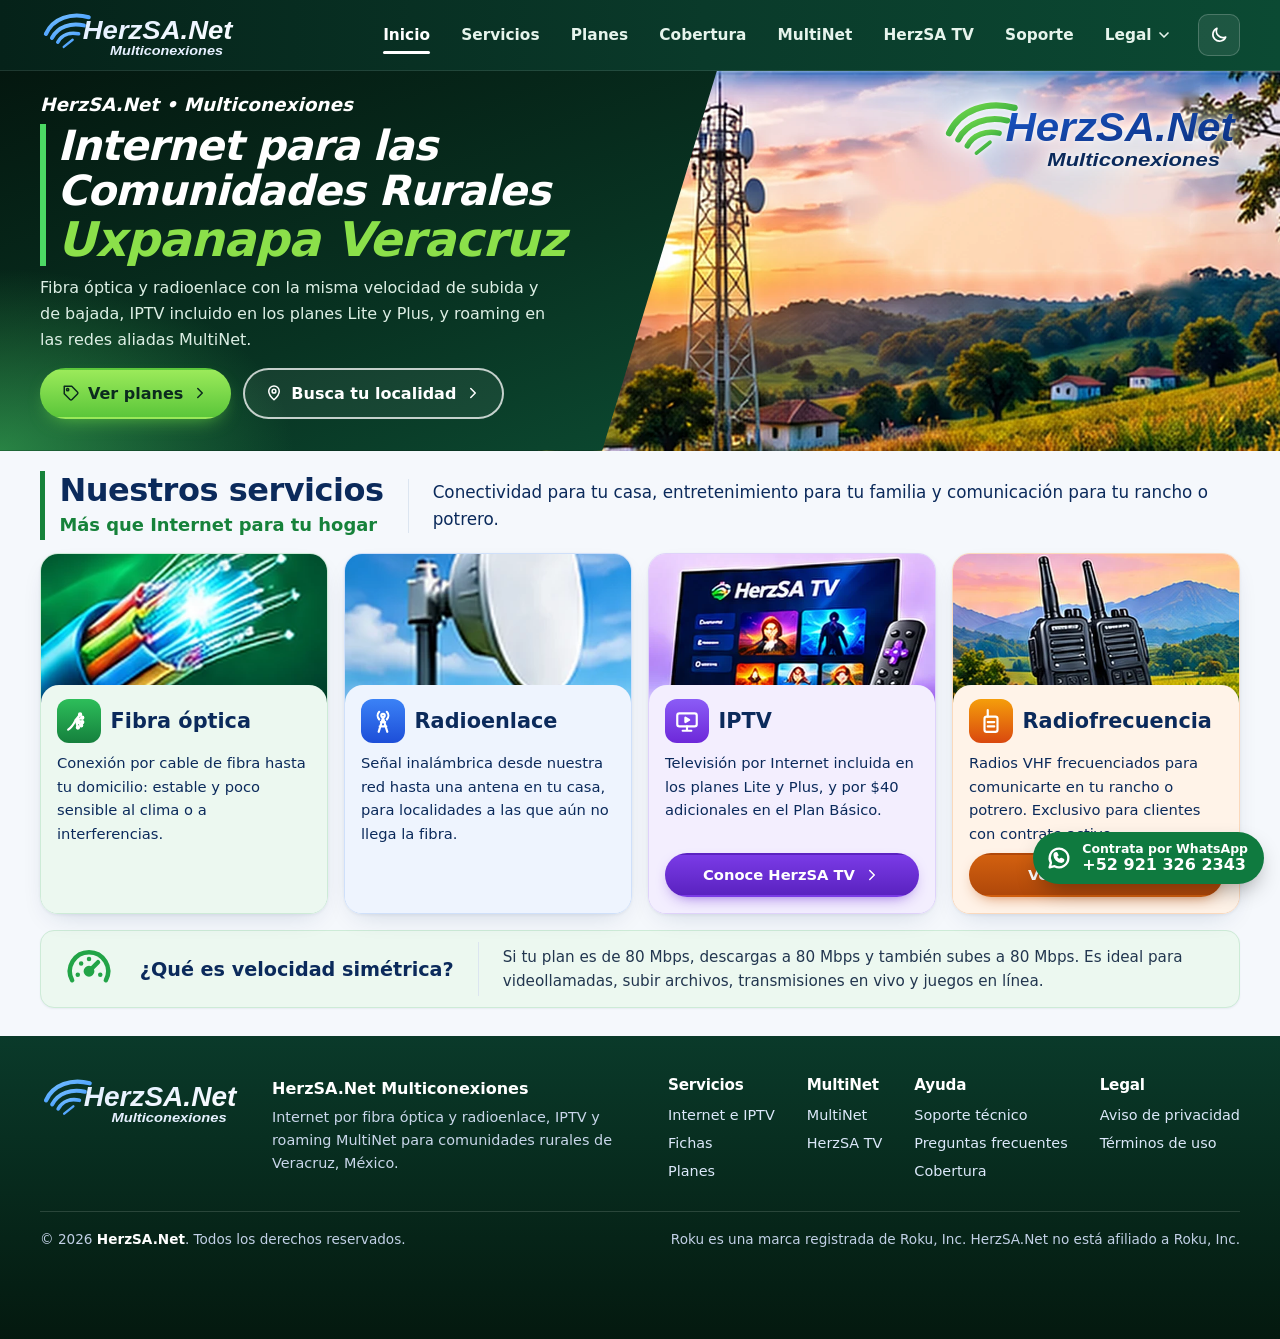
==== commit b3e732ab: "Botón «Menú» en celular y botón flotante de WhatsApp para contratar Co-Authored-By: Claude Opus 5.5 " ====
--- a/index.html
+++ b/index.html
@@ -5,13 +5,13 @@
   <meta name="viewport" content="width=device-width, initial-scale=1">
   <title>HerzSA.Net | Internet por fibra óptica y radioenlace en Veracruz</title>
   <meta name="description" content="HerzSA.Net ofrece Internet por fibra óptica y radioenlace en comunidades rurales de Veracruz, México. Conoce los planes, MultiNet y HerzSA TV.">
-  <link rel="canonical" href="https://silver2452.github.io/">
+  <link rel="canonical" href="https://herzsa.net/">
   <meta property="og:type" content="website">
   <meta property="og:locale" content="es_MX">
   <meta property="og:site_name" content="HerzSA.Net">
   <meta property="og:title" content="HerzSA.Net | Internet por fibra óptica y radioenlace en Veracruz">
   <meta property="og:description" content="HerzSA.Net ofrece Internet por fibra óptica y radioenlace en comunidades rurales de Veracruz, México. Conoce los planes, MultiNet y HerzSA TV.">
-  <meta property="og:url" content="https://silver2452.github.io/">
+  <meta property="og:url" content="https://herzsa.net/">
   <meta name="twitter:card" content="summary">
   <meta name="theme-color" content="#102A43">
   <link rel="icon" href="favicon.svg" type="image/svg+xml">
@@ -51,8 +51,8 @@
       <svg class="theme-icon-sun" viewBox="0 0 24 24" fill="none" stroke="currentColor" stroke-width="2" stroke-linecap="round" stroke-linejoin="round" aria-hidden="true" focusable="false"><circle cx="12" cy="12" r="4"/><path d="M12 2v2M12 20v2M4.9 4.9l1.4 1.4M17.7 17.7l1.4 1.4M2 12h2M20 12h2M4.9 19.1l1.4-1.4M17.7 6.3l1.4-1.4"/></svg>
     </button>
     <button class="icon-btn nav-toggle" type="button" data-nav-toggle aria-expanded="false" aria-controls="menu-principal">
-      <span class="visually-hidden">Abrir menú</span>
-      <svg viewBox="0 0 24 24" fill="none" stroke="currentColor" stroke-width="2" stroke-linecap="round" aria-hidden="true" focusable="false"><path d="M4 7h16M4 12h16M4 17h16"/></svg>
+      <span class="nav-toggle__text">Menú</span>
+      <svg viewBox="0 0 24 24" fill="none" stroke="currentColor" stroke-width="2.5" stroke-linecap="round" stroke-linejoin="round" aria-hidden="true" focusable="false"><path d="M6 9l6 6 6-6"/></svg>
     </button>
   </div>
 </header>
@@ -166,5 +166,9 @@
     </div>
   </div>
 </footer>
+<a class="wa-float" data-contact="whatsapp-contratar" hidden>
+  <svg viewBox="0 0 24 24" fill="none" stroke="currentColor" stroke-width="2" stroke-linecap="round" stroke-linejoin="round" aria-hidden="true" focusable="false"><path d="M20 12a8 8 0 0 1-11.8 7L4 20l1.1-4A8 8 0 1 1 20 12z"/><path d="M9 9.5c.3 1.8 1.7 3.6 3.6 4.4l1.2-1.1 1.8.8c0 1-.8 1.6-1.6 1.6A6 6 0 0 1 8.2 9.4c0-.8.6-1.6 1.6-1.6l.8 1.8z"/></svg>
+  <span class="wa-float__text"><span class="wa-float__label">Contrata por WhatsApp</span><span class="wa-float__num" data-cfg="contact.whatsapp"></span></span>
+</a>
 </body>
 </html>
--- a/assets/css/styles.css
+++ b/assets/css/styles.css
@@ -1807,3 +1807,30 @@
 .lg-arco.is-disabled { background: linear-gradient(180deg, #1E9447, #127434); color: #FFFFFF; border-color: transparent; opacity: .93; }
 .lg-arco .btn__note { color: #DFF5E6; }
 .lg-side { position: static; max-height: none; overflow: visible; }
+
+/* ---------- Botón Menú (celular) ---------- */
+.nav-toggle {
+  width: auto; padding: 0 .85rem; gap: .35rem;
+  grid-auto-flow: column; align-items: center;
+  font: inherit; font-weight: 700; font-size: 1rem;
+}
+.nav-toggle svg { width: 16px; height: 16px; transition: transform .2s; }
+.nav-toggle[aria-expanded="true"] svg { transform: rotate(180deg); }
+
+/* ---------- Botón flotante de WhatsApp ---------- */
+.wa-float {
+  position: fixed; right: 16px; bottom: 16px; z-index: 60;
+  display: inline-flex; align-items: center; gap: .6rem;
+  padding: .6rem 1rem .6rem .75rem; border-radius: 999px;
+  background: #0F7A3F; color: #FFFFFF; text-decoration: none;
+  box-shadow: 0 10px 24px -8px rgba(0, 0, 0, .45);
+  transition: transform .15s, background .15s;
+}
+.wa-float:hover { background: #0B6633; transform: translateY(-2px); }
+.wa-float:focus-visible { outline: 3px solid #FFFFFF; outline-offset: 2px; box-shadow: 0 0 0 6px #0F7A3F; }
+.wa-float svg { width: 28px; height: 28px; flex: none; }
+.wa-float__text { display: flex; flex-direction: column; line-height: 1.15; }
+.wa-float__label { font-size: .78rem; font-weight: 600; }
+.wa-float__num { font-size: 1rem; font-weight: 800; white-space: nowrap; }
+.site-footer { padding-bottom: 5.5rem; }
+@media (prefers-reduced-motion: reduce) { .wa-float, .nav-toggle svg { transition: none; } }
